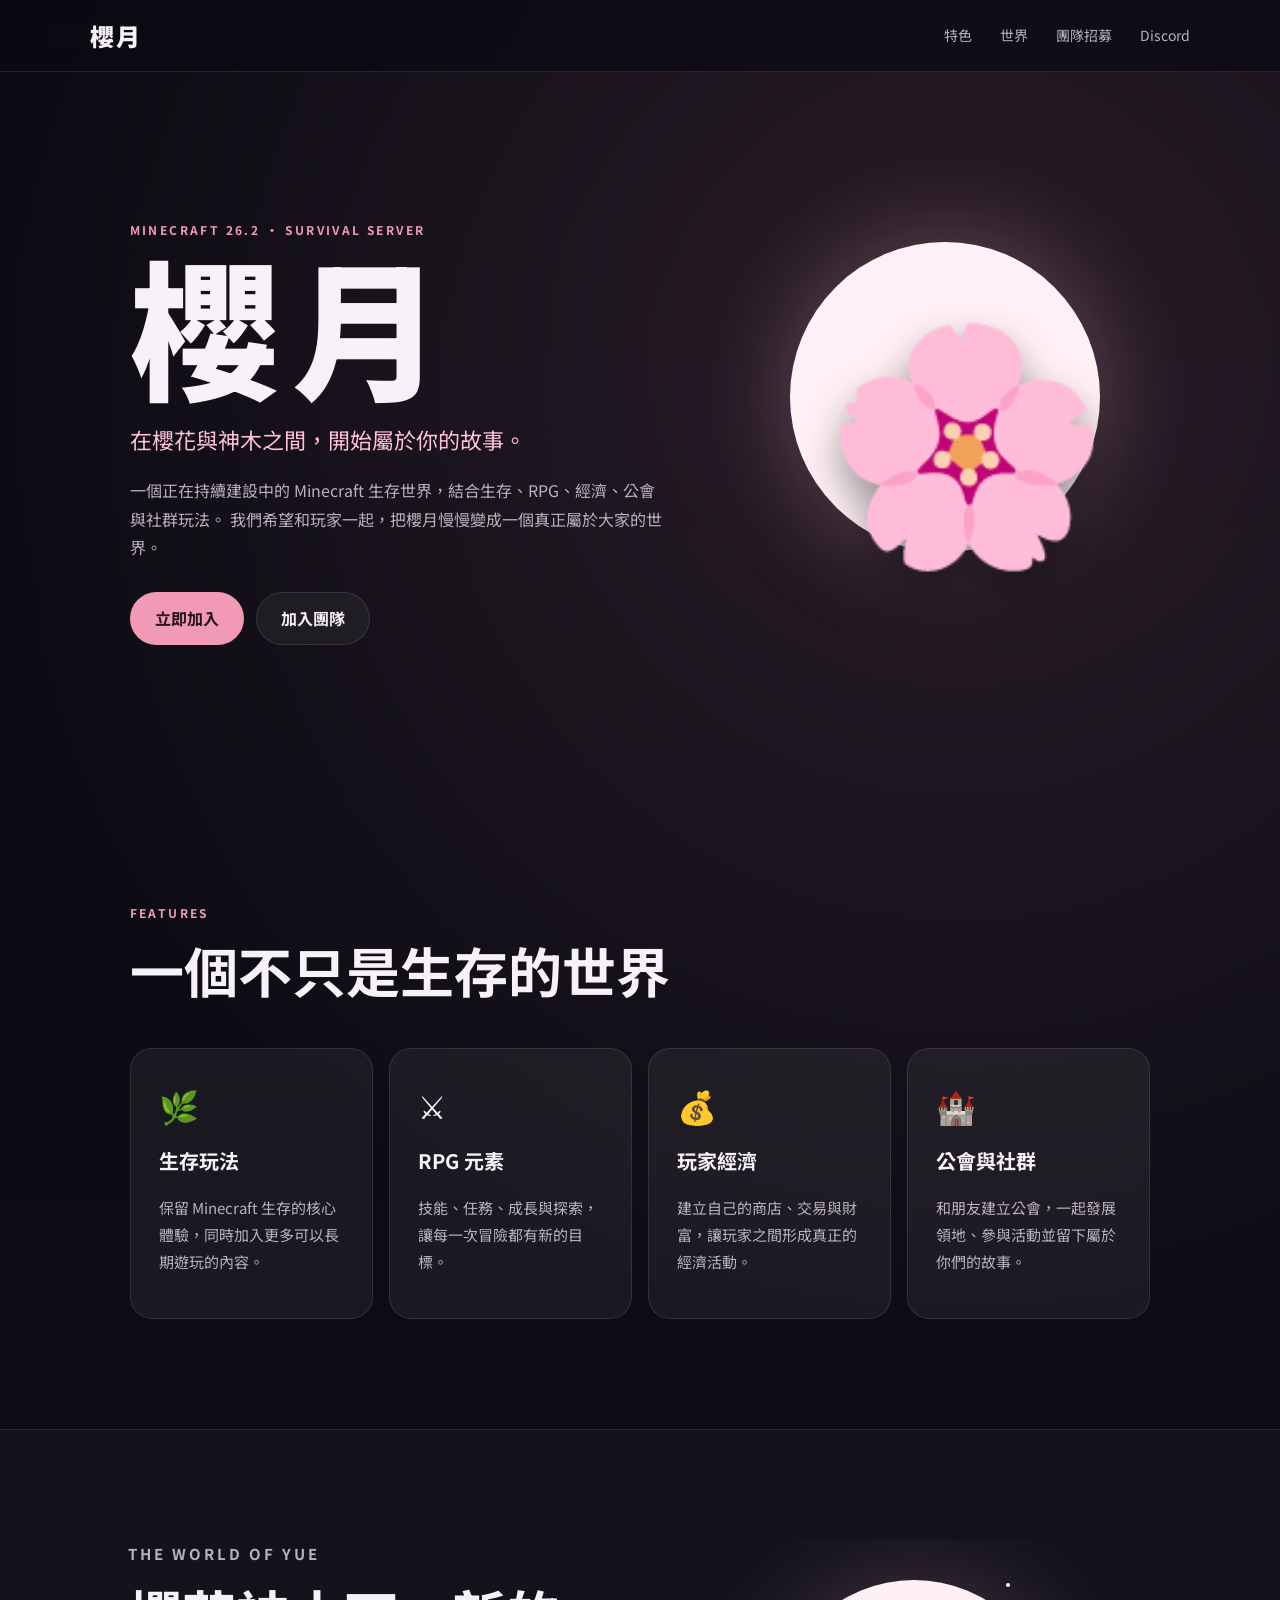
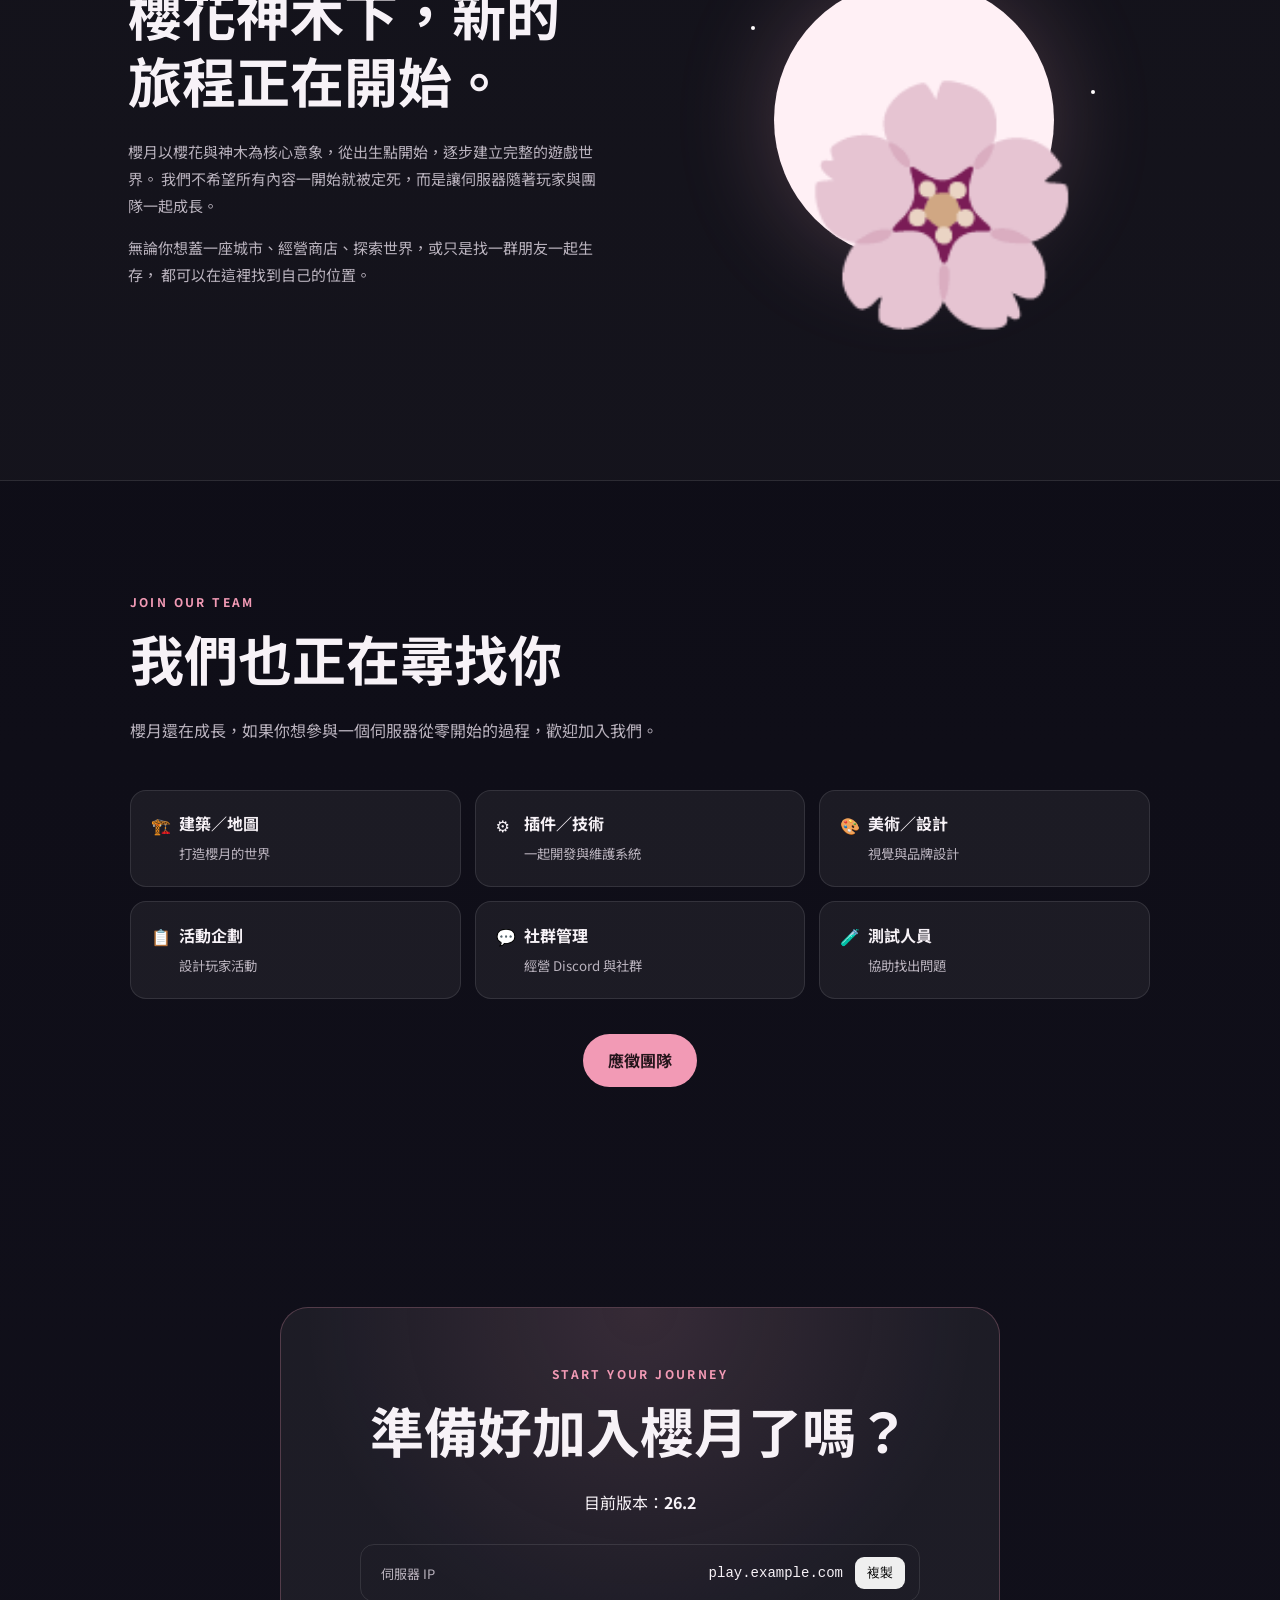
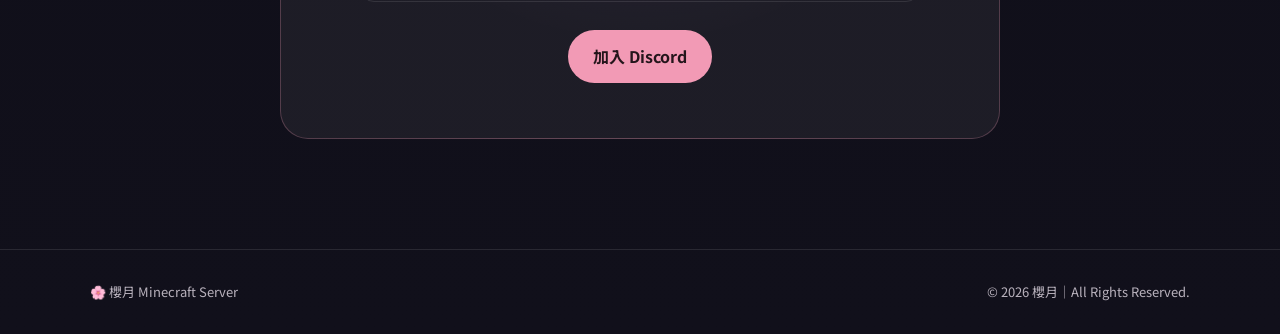
==== index.html @ 7b924518 "Add files via upload" ====
<!doctype html>
<html lang="zh-Hant">
<head>
  <meta charset="UTF-8">
  <meta name="viewport" content="width=device-width, initial-scale=1.0">
  <title>櫻月｜Minecraft 生存伺服器</title>
  <meta name="description" content="櫻月 Minecraft 生存伺服器｜生存、RPG、經濟、公會與社群。">
  <link rel="stylesheet" href="style.css">
</head>
<body>
  <header class="navbar">
    <a class="logo" href="#top">櫻月</a>
    <nav>
      <a href="#features">特色</a>
      <a href="#world">世界</a>
      <a href="#team">團隊招募</a>
      <a href="#discord">Discord</a>
    </nav>
  </header>

  <main id="top">
    <section class="hero">
      <div class="hero-content">
        <p class="eyebrow">MINECRAFT 26.2 · SURVIVAL SERVER</p>
        <h1>櫻月</h1>
        <p class="subtitle">在櫻花與神木之間，開始屬於你的故事。</p>
        <p class="intro">
          一個正在持續建設中的 Minecraft 生存世界，結合生存、RPG、經濟、公會與社群玩法。
          我們希望和玩家一起，把櫻月慢慢變成一個真正屬於大家的世界。
        </p>
        <div class="buttons">
          <a class="button primary" href="#join">立即加入</a>
          <a class="button secondary" href="#team">加入團隊</a>
        </div>
      </div>
      <div class="moon">
        <div class="tree">🌸</div>
        <div class="moon-circle"></div>
      </div>
    </section>

    <section class="section" id="features">
      <div class="section-title">
        <p class="eyebrow">FEATURES</p>
        <h2>一個不只是生存的世界</h2>
      </div>
      <div class="cards">
        <article class="card">
          <span>🌿</span>
          <h3>生存玩法</h3>
          <p>保留 Minecraft 生存的核心體驗，同時加入更多可以長期遊玩的內容。</p>
        </article>
        <article class="card">
          <span>⚔️</span>
          <h3>RPG 元素</h3>
          <p>技能、任務、成長與探索，讓每一次冒險都有新的目標。</p>
        </article>
        <article class="card">
          <span>💰</span>
          <h3>玩家經濟</h3>
          <p>建立自己的商店、交易與財富，讓玩家之間形成真正的經濟活動。</p>
        </article>
        <article class="card">
          <span>🏰</span>
          <h3>公會與社群</h3>
          <p>和朋友建立公會，一起發展領地、參與活動並留下屬於你們的故事。</p>
        </article>
      </div>
    </section>

    <section class="world section" id="world">
      <div class="world-text">
        <p class="eyebrow">THE WORLD OF YUE</p>
        <h2>櫻花神木下，新的旅程正在開始。</h2>
        <p>
          櫻月以櫻花與神木為核心意象，從出生點開始，逐步建立完整的遊戲世界。
          我們不希望所有內容一開始就被定死，而是讓伺服器隨著玩家與團隊一起成長。
        </p>
        <p>
          無論你想蓋一座城市、經營商店、探索世界，或只是找一群朋友一起生存，
          都可以在這裡找到自己的位置。
        </p>
      </div>
      <div class="world-art">
        <div class="star s1"></div><div class="star s2"></div><div class="star s3"></div>
        <div class="big-moon"></div>
        <div class="silhouette">🌸</div>
      </div>
    </section>

    <section class="section recruitment" id="team">
      <div class="section-title">
        <p class="eyebrow">JOIN OUR TEAM</p>
        <h2>我們也正在尋找你</h2>
        <p>櫻月還在成長，如果你想參與一個伺服器從零開始的過程，歡迎加入我們。</p>
      </div>
      <div class="roles">
        <div>🏗️ <strong>建築／地圖</strong><small>打造櫻月的世界</small></div>
        <div>⚙️ <strong>插件／技術</strong><small>一起開發與維護系統</small></div>
        <div>🎨 <strong>美術／設計</strong><small>視覺與品牌設計</small></div>
        <div>📋 <strong>活動企劃</strong><small>設計玩家活動</small></div>
        <div>💬 <strong>社群管理</strong><small>經營 Discord 與社群</small></div>
        <div>🧪 <strong>測試人員</strong><small>協助找出問題</small></div>
      </div>
      <div class="center">
        <a class="button primary" href="#" id="teamLink">應徵團隊</a>
      </div>
    </section>

    <section class="join section" id="join">
      <div class="join-box">
        <p class="eyebrow">START YOUR JOURNEY</p>
        <h2>準備好加入櫻月了嗎？</h2>
        <p>目前版本：<strong>26.2</strong></p>
        <div class="server-address">
          <span>伺服器 IP</span>
          <code id="serverIp">play.example.com</code>
          <button id="copyIp">複製</button>
        </div>
        <a class="button primary" href="#" id="discord">加入 Discord</a>
      </div>
    </section>
  </main>

  <footer>
    <div>🌸 櫻月 Minecraft Server</div>
    <div>© 2026 櫻月｜All Rights Reserved.</div>
  </footer>

  <script>
    const ip = document.getElementById("serverIp").textContent;
    document.getElementById("copyIp").addEventListener("click", async () => {
      try {
        await navigator.clipboard.writeText(ip);
        document.getElementById("copyIp").textContent = "已複製";
        setTimeout(() => document.getElementById("copyIp").textContent = "複製", 1500);
      } catch {
        alert("請手動複製伺服器 IP");
      }
    });
  </script>
</body>
</html>
---- style.css ----
@import url('https://fonts.googleapis.com/css2?family=Noto+Sans+TC:wght@400;500;700;900&display=swap');

:root {
  --bg: #0b0a12;
  --bg2: #11101b;
  --text: #f7f2f7;
  --muted: #b9b2bd;
  --pink: #f29ab5;
  --pink2: #ffc1d3;
  --line: rgba(255,255,255,.1);
  --card: rgba(255,255,255,.055);
}

* { box-sizing: border-box; }
html { scroll-behavior: smooth; }
body {
  margin: 0;
  background:
    radial-gradient(circle at 75% 10%, rgba(242,154,181,.13), transparent 30%),
    linear-gradient(180deg, var(--bg), var(--bg2));
  color: var(--text);
  font-family: "Noto Sans TC", system-ui, sans-serif;
  line-height: 1.8;
}
a { color: inherit; text-decoration: none; }

.navbar {
  height: 72px;
  padding: 0 7%;
  display: flex;
  align-items: center;
  justify-content: space-between;
  position: sticky;
  top: 0;
  z-index: 10;
  background: rgba(11,10,18,.72);
  backdrop-filter: blur(14px);
  border-bottom: 1px solid var(--line);
}
.logo { font-size: 24px; font-weight: 900; letter-spacing: .12em; }
.navbar nav { display: flex; gap: 28px; color: var(--muted); font-size: 14px; }
.navbar nav a:hover { color: var(--pink2); }

.hero {
  min-height: 720px;
  max-width: 1200px;
  margin: auto;
  padding: 100px 7%;
  display: grid;
  grid-template-columns: 1.1fr .9fr;
  align-items: center;
  gap: 40px;
  position: relative;
  overflow: hidden;
}
.hero-content { position: relative; z-index: 2; }
.eyebrow {
  margin: 0 0 12px;
  color: var(--pink);
  font-size: 12px;
  font-weight: 700;
  letter-spacing: .2em;
}
h1 {
  margin: 0;
  font-size: clamp(80px, 13vw, 150px);
  line-height: .95;
  letter-spacing: .08em;
  font-weight: 900;
}
h2 { font-size: clamp(32px, 5vw, 54px); line-height: 1.25; margin: 0 0 24px; }
h3 { margin: 8px 0; font-size: 20px; }
.subtitle { font-size: 22px; color: var(--pink2); margin: 25px 0 8px; }
.intro { color: var(--muted); max-width: 650px; }
.buttons { display: flex; gap: 12px; margin-top: 30px; flex-wrap: wrap; }

.button {
  display: inline-block;
  padding: 11px 24px;
  border-radius: 999px;
  font-weight: 700;
  transition: .2s;
  border: 1px solid var(--line);
}
.button:hover { transform: translateY(-2px); }
.primary { background: var(--pink); color: #24151b; border-color: transparent; }
.secondary { background: rgba(255,255,255,.05); }

.moon { height: 480px; position: relative; }
.moon-circle {
  width: 310px; height: 310px;
  border-radius: 50%;
  background: #fff1f5;
  box-shadow: 0 0 100px rgba(255,180,205,.3);
  position: absolute;
  top: 50px; right: 50px;
}
.tree {
  position: absolute;
  z-index: 2;
  right: 40px;
  bottom: 40px;
  font-size: 230px;
  filter: drop-shadow(0 20px 20px rgba(0,0,0,.4));
}

.section { max-width: 1200px; margin: auto; padding: 110px 7%; }
.section-title { max-width: 700px; margin-bottom: 45px; }
.section-title > p:last-child { color: var(--muted); }

.cards {
  display: grid;
  grid-template-columns: repeat(4, 1fr);
  gap: 16px;
}
.card {
  padding: 28px;
  border: 1px solid var(--line);
  border-radius: 22px;
  background: var(--card);
}
.card > span { font-size: 32px; }
.card p, .world-text p { color: var(--muted); font-size: 15px; }

.world {
  max-width: none;
  padding-left: 10%;
  padding-right: 10%;
  display: grid;
  grid-template-columns: 1fr 1fr;
  gap: 80px;
  background: rgba(255,255,255,.025);
  border-top: 1px solid var(--line);
  border-bottom: 1px solid var(--line);
}
.world-text { max-width: 620px; }
.world-art { min-height: 430px; position: relative; overflow: hidden; }
.big-moon {
  width: 280px; height: 280px;
  border-radius: 50%;
  background: #fff0f5;
  position: absolute;
  top: 40px; left: 20%;
  box-shadow: 0 0 100px rgba(255,180,205,.22);
}
.silhouette {
  position: absolute;
  font-size: 230px;
  bottom: -20px;
  left: 25%;
  filter: grayscale(.5);
}
.star { width: 4px; height: 4px; background: white; border-radius: 50%; position: absolute; }
.s1 { top: 20%; left: 15%; } .s2 { top: 35%; right: 12%; } .s3 { top: 10%; right: 30%; }

.roles {
  display: grid;
  grid-template-columns: repeat(3, 1fr);
  gap: 14px;
}
.roles div {
  padding: 20px;
  border: 1px solid var(--line);
  border-radius: 16px;
  background: var(--card);
}
.roles strong { display: block; margin-left: 28px; margin-top: -30px; }
.roles small { display: block; color: var(--muted); margin-left: 28px; margin-top: 4px; }
.center { text-align: center; margin-top: 35px; }

.join { max-width: 900px; text-align: center; }
.join-box {
  padding: 55px 7%;
  border: 1px solid rgba(242,154,181,.25);
  border-radius: 28px;
  background: radial-gradient(circle at 50% 0%, rgba(242,154,181,.12), transparent 60%), var(--card);
}
.server-address {
  max-width: 560px;
  margin: 28px auto;
  display: flex;
  align-items: center;
  gap: 12px;
  padding: 12px 14px 12px 20px;
  border: 1px solid var(--line);
  border-radius: 14px;
  text-align: left;
}
.server-address span { color: var(--muted); font-size: 13px; }
.server-address code { margin-left: auto; font-size: 14px; }
.server-address button {
  border: 0; border-radius: 9px; padding: 7px 12px; cursor: pointer;
}

footer {
  padding: 30px 7%;
  border-top: 1px solid var(--line);
  display: flex;
  justify-content: space-between;
  color: var(--muted);
  font-size: 13px;
}

@media (max-width: 800px) {
  .navbar { padding: 0 5%; }
  .navbar nav { display: none; }
  .hero { grid-template-columns: 1fr; min-height: auto; padding-top: 90px; }
  .moon { height: 300px; }
  .moon-circle { width: 220px; height: 220px; right: 20%; }
  .tree { font-size: 150px; right: 18%; }
  .cards { grid-template-columns: 1fr 1fr; }
  .world { grid-template-columns: 1fr; gap: 20px; }
  .roles { grid-template-columns: 1fr; }
  footer { flex-direction: column; gap: 8px; }
}
@media (max-width: 500px) {
  .cards { grid-template-columns: 1fr; }
  .hero { padding-left: 6%; padding-right: 6%; }
  .server-address { flex-wrap: wrap; }
  .server-address code { margin-left: 0; width: 100%; }
}
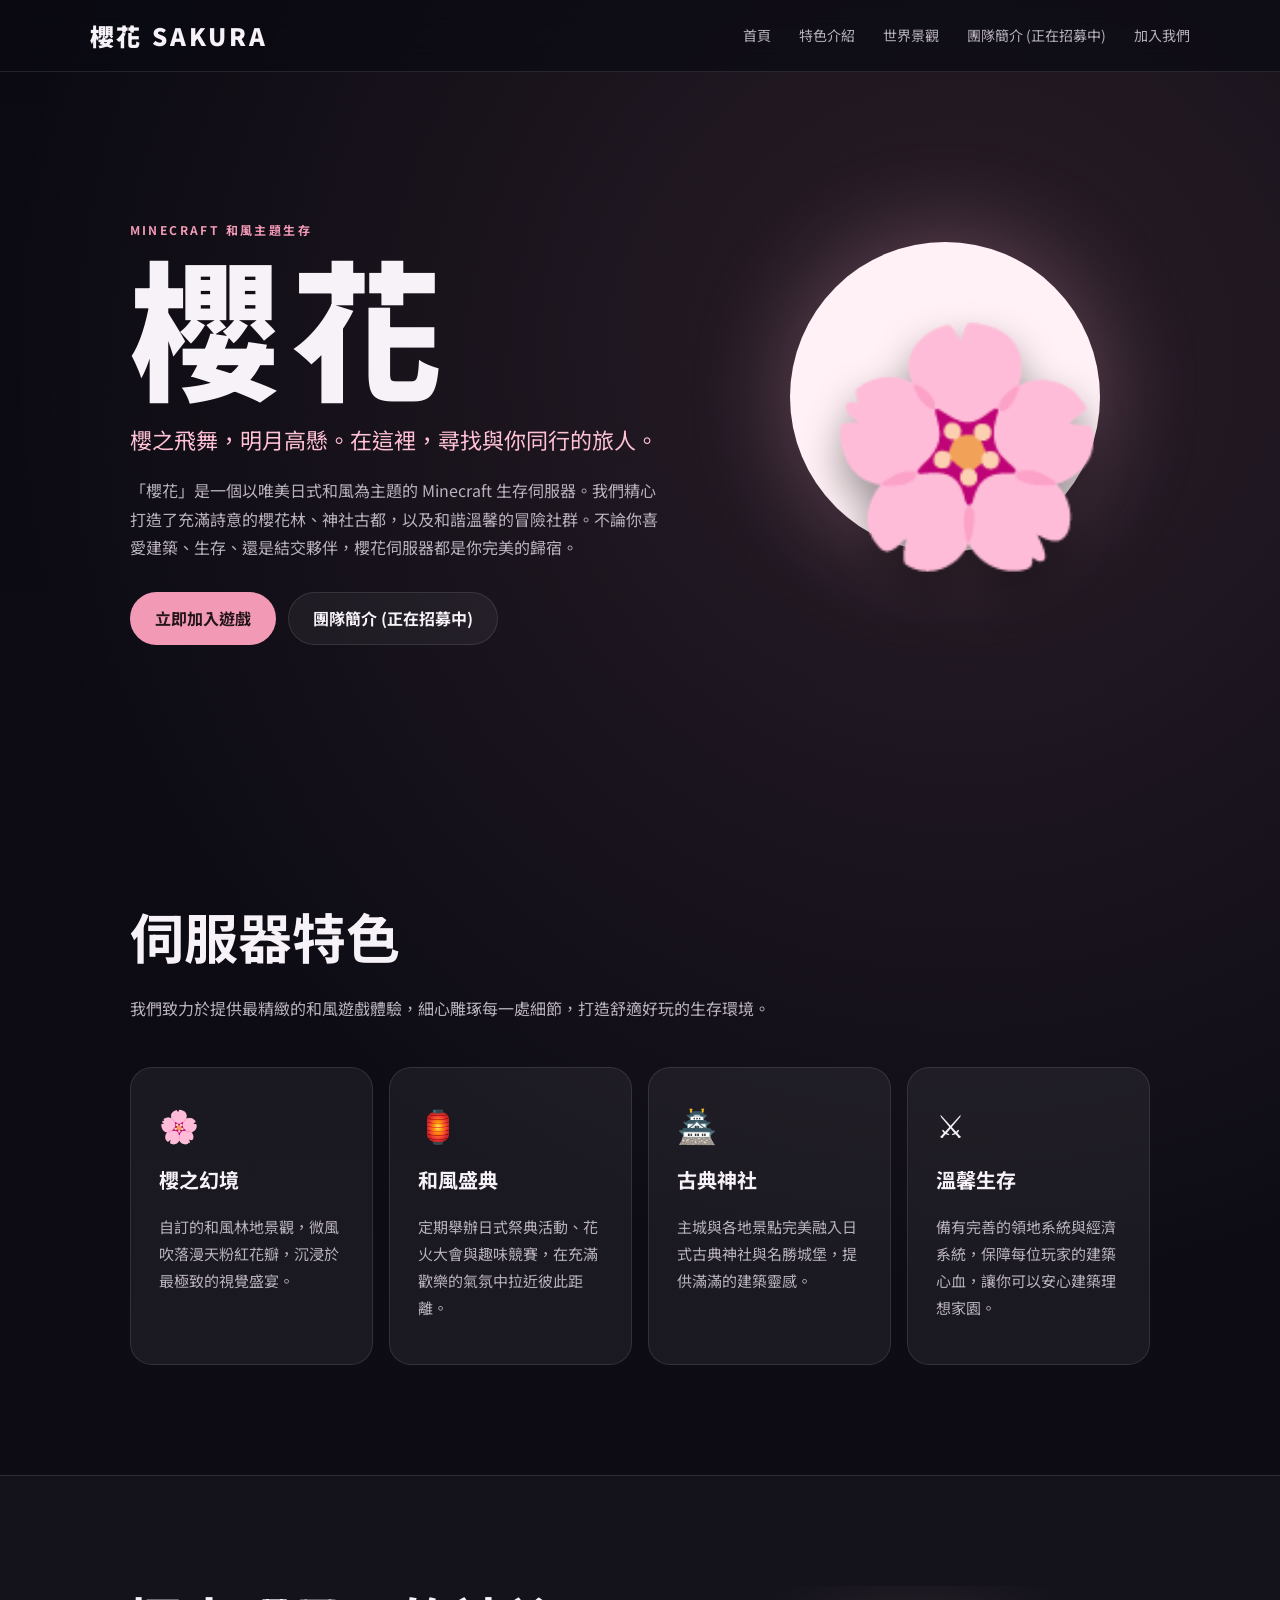
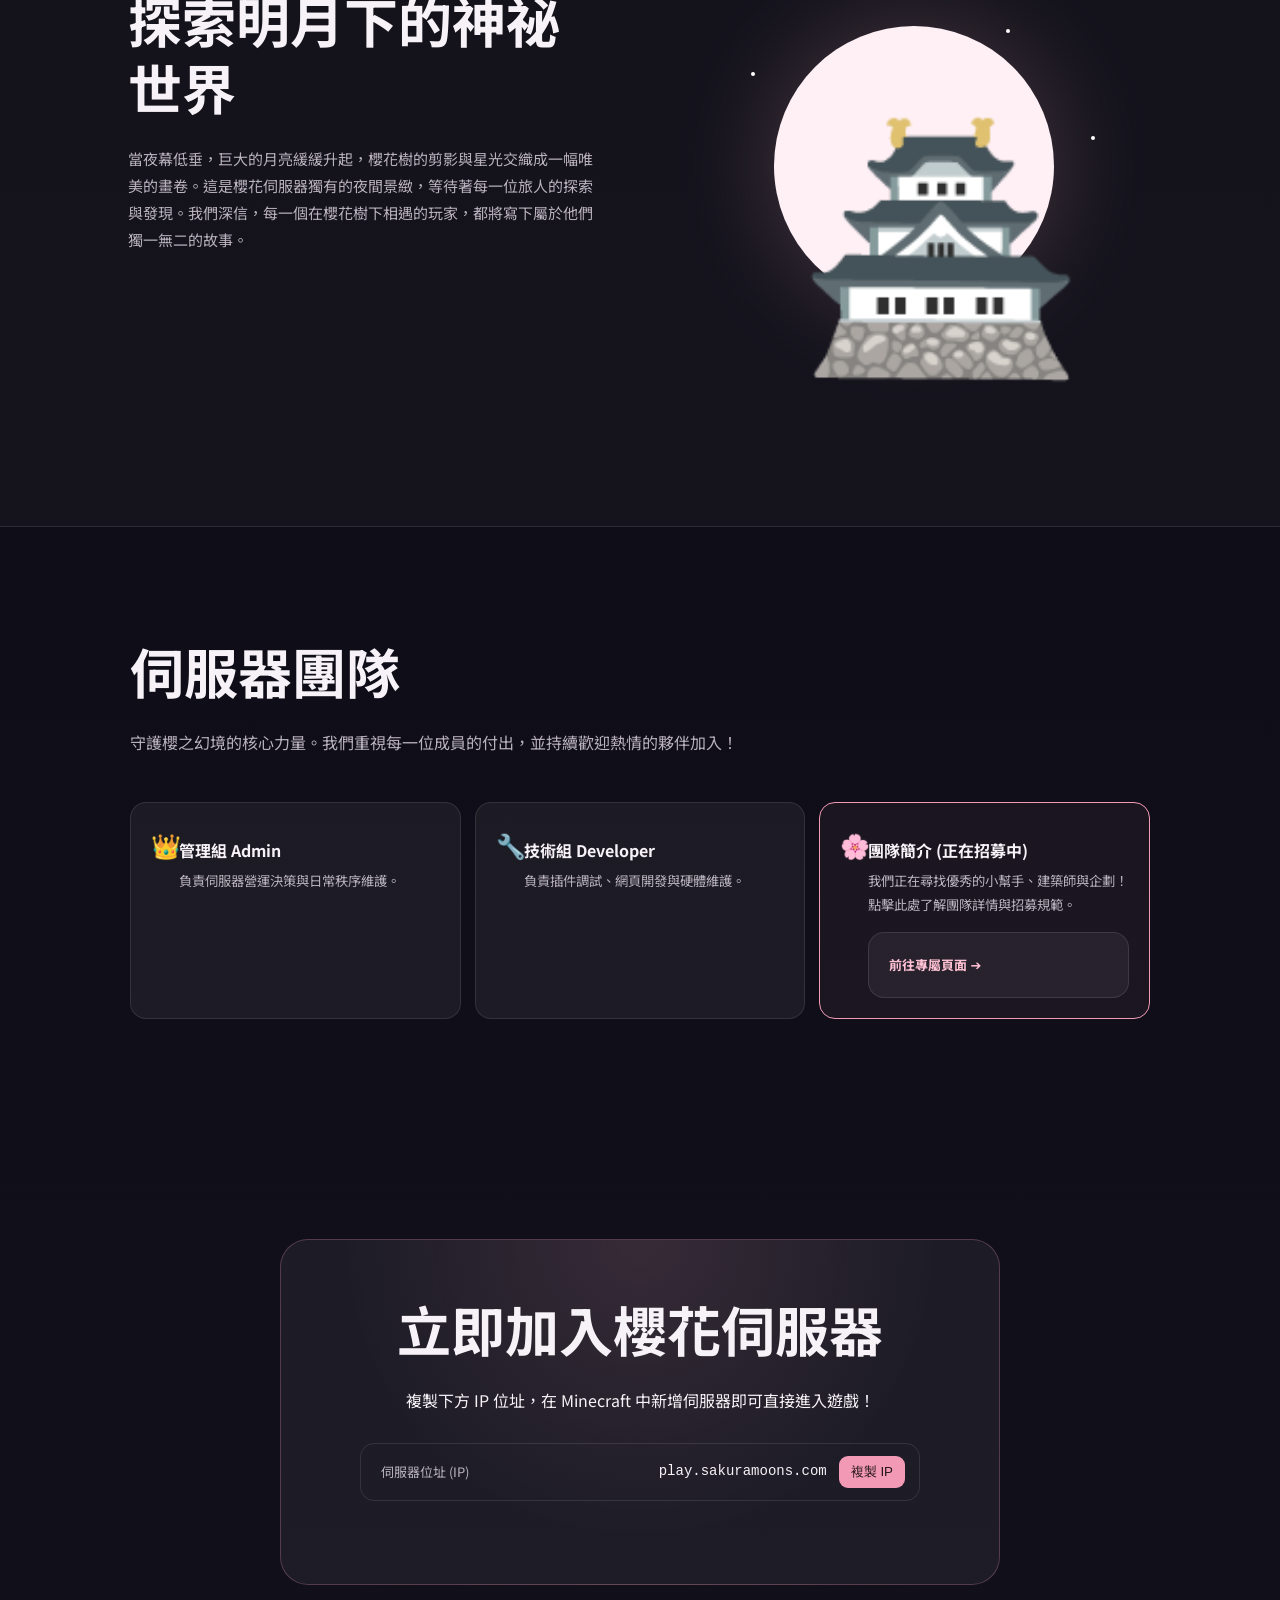
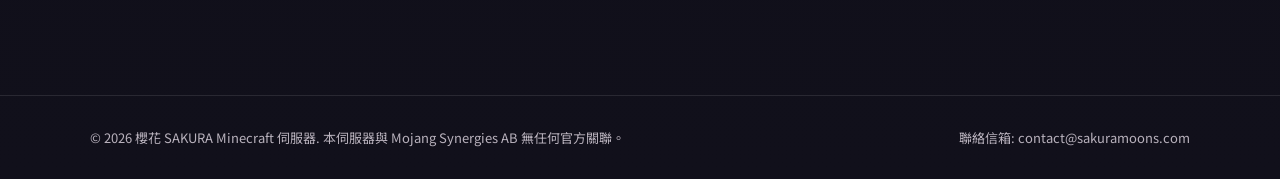
==== commit 6f8349f2: "Add files via upload" ====
--- a/index.html
+++ b/index.html
@@ -1,143 +1,151 @@
 <!doctype html>
-<html lang="zh-Hant">
+<html lang="zh-TW">
 <head>
-  <meta charset="UTF-8">
-  <meta name="viewport" content="width=device-width, initial-scale=1.0">
-  <title>櫻月｜Minecraft 生存伺服器</title>
-  <meta name="description" content="櫻月 Minecraft 生存伺服器｜生存、RPG、經濟、公會與社群。">
-  <link rel="stylesheet" href="style.css">
+    <meta charset="UTF-8">
+    <meta name="viewport" content="width=device-width, initial-scale=1.0">
+    <title>櫻花 SAKURA | Minecraft 和風生存伺服器</title>
+    <link rel="stylesheet" href="style.css">
 </head>
 <body>
-  <header class="navbar">
-    <a class="logo" href="#top">櫻月</a>
-    <nav>
-      <a href="#features">特色</a>
-      <a href="#world">世界</a>
-      <a href="#team">團隊招募</a>
-      <a href="#discord">Discord</a>
-    </nav>
-  </header>
 
-  <main id="top">
-    <section class="hero">
-      <div class="hero-content">
-        <p class="eyebrow">MINECRAFT 26.2 · SURVIVAL SERVER</p>
-        <h1>櫻月</h1>
-        <p class="subtitle">在櫻花與神木之間，開始屬於你的故事。</p>
-        <p class="intro">
-          一個正在持續建設中的 Minecraft 生存世界，結合生存、RPG、經濟、公會與社群玩法。
-          我們希望和玩家一起，把櫻月慢慢變成一個真正屬於大家的世界。
-        </p>
-        <div class="buttons">
-          <a class="button primary" href="#join">立即加入</a>
-          <a class="button secondary" href="#team">加入團隊</a>
+    <!-- 頂部導覽列 -->
+    <div class="navbar">
+        <div class="logo">櫻花 SAKURA</div>
+        <nav>
+            <a href="#">首頁</a>
+            <a href="#features">特色介紹</a>
+            <a href="#world">世界景觀</a>
+            <a href="https://www.sakuramoons.com/team">團隊簡介 (正在招募中)</a>
+            <a href="#join">加入我們</a>
+        </nav>
+    </div>
+
+    <!-- 英雄區 (Hero Section) -->
+    <div class="hero">
+        <div class="hero-content">
+            <p class="eyebrow">MINECRAFT 和風主題生存</p>
+            <h1>櫻花</h1>
+            <p class="subtitle">櫻之飛舞，明月高懸。在這裡，尋找與你同行的旅人。</p>
+            <p class="intro">
+                「櫻花」是一個以唯美日式和風為主題的 Minecraft 生存伺服器。我們精心打造了充滿詩意的櫻花林、神社古都，以及和諧溫馨的冒險社群。不論你喜愛建築、生存、還是結交夥伴，櫻花伺服器都是你完美的歸宿。
+            </p>
+            <div class="buttons">
+                <a href="#join" class="button primary">立即加入遊戲</a>
+                <a href="https://www.sakuramoons.com/team" class="button secondary">團隊簡介 (正在招募中)</a>
+            </div>
         </div>
-      </div>
-      <div class="moon">
-        <div class="tree">🌸</div>
-        <div class="moon-circle"></div>
-      </div>
-    </section>
+        <div class="moon">
+            <div class="moon-circle"></div>
+            <div class="tree">🌸</div>
+        </div>
+    </div>
 
-    <section class="section" id="features">
-      <div class="section-title">
-        <p class="eyebrow">FEATURES</p>
-        <h2>一個不只是生存的世界</h2>
-      </div>
-      <div class="cards">
-        <article class="card">
-          <span>🌿</span>
-          <h3>生存玩法</h3>
-          <p>保留 Minecraft 生存的核心體驗，同時加入更多可以長期遊玩的內容。</p>
-        </article>
-        <article class="card">
-          <span>⚔️</span>
-          <h3>RPG 元素</h3>
-          <p>技能、任務、成長與探索，讓每一次冒險都有新的目標。</p>
-        </article>
-        <article class="card">
-          <span>💰</span>
-          <h3>玩家經濟</h3>
-          <p>建立自己的商店、交易與財富，讓玩家之間形成真正的經濟活動。</p>
-        </article>
-        <article class="card">
-          <span>🏰</span>
-          <h3>公會與社群</h3>
-          <p>和朋友建立公會，一起發展領地、參與活動並留下屬於你們的故事。</p>
-        </article>
-      </div>
-    </section>
+    <!-- 伺服器特色區 (Features Section) -->
+    <div class="section" id="features">
+        <div class="section-title">
+            <h2>伺服器特色</h2>
+            <p>我們致力於提供最精緻的和風遊戲體驗，細心雕琢每一處細節，打造舒適好玩的生存環境。</p>
+        </div>
+        <div class="cards">
+            <div class="card">
+                <span>🌸</span>
+                <h3>櫻之幻境</h3>
+                <p>自訂的和風林地景觀，微風吹落漫天粉紅花瓣，沉浸於最極致的視覺盛宴。</p>
+            </div>
+            <div class="card">
+                <span>🏮</span>
+                <h3>和風盛典</h3>
+                <p>定期舉辦日式祭典活動、花火大會與趣味競賽，在充滿歡樂的氣氛中拉近彼此距離。</p>
+            </div>
+            <div class="card">
+                <span>🏯</span>
+                <h3>古典神社</h3>
+                <p>主城與各地景點完美融入日式古典神社與名勝城堡，提供滿滿的建築靈感。</p>
+            </div>
+            <div class="card">
+                <span>⚔️</span>
+                <h3>溫馨生存</h3>
+                <p>備有完善的領地系統與經濟系統，保障每位玩家的建築心血，讓你可以安心建築理想家園。</p>
+            </div>
+        </div>
+    </div>
 
-    <section class="world section" id="world">
-      <div class="world-text">
-        <p class="eyebrow">THE WORLD OF YUE</p>
-        <h2>櫻花神木下，新的旅程正在開始。</h2>
-        <p>
-          櫻月以櫻花與神木為核心意象，從出生點開始，逐步建立完整的遊戲世界。
-          我們不希望所有內容一開始就被定死，而是讓伺服器隨著玩家與團隊一起成長。
-        </p>
-        <p>
-          無論你想蓋一座城市、經營商店、探索世界，或只是找一群朋友一起生存，
-          都可以在這裡找到自己的位置。
-        </p>
-      </div>
-      <div class="world-art">
-        <div class="star s1"></div><div class="star s2"></div><div class="star s3"></div>
-        <div class="big-moon"></div>
-        <div class="silhouette">🌸</div>
-      </div>
-    </section>
+    <!-- 世界觀 / 景觀展示區 (World Section) -->
+    <div class="world section" id="world">
+        <div class="world-text">
+            <h2>探索明月下的神祕世界</h2>
+            <p>
+                當夜幕低垂，巨大的月亮緩緩升起，櫻花樹的剪影與星光交織成一幅唯美的畫卷。這是櫻花伺服器獨有的夜間景緻，等待著每一位旅人的探索與發現。我們深信，每一個在櫻花樹下相遇的玩家，都將寫下屬於他們獨一無二的故事。
+            </p>
+        </div>
+        <div class="world-art">
+            <div class="big-moon"></div>
+            <div class="silhouette">🏯</div>
+            <div class="star s1"></div>
+            <div class="star s2"></div>
+            <div class="star s3"></div>
+        </div>
+    </div>
 
-    <section class="section recruitment" id="team">
-      <div class="section-title">
-        <p class="eyebrow">JOIN OUR TEAM</p>
-        <h2>我們也正在尋找你</h2>
-        <p>櫻月還在成長，如果你想參與一個伺服器從零開始的過程，歡迎加入我們。</p>
-      </div>
-      <div class="roles">
-        <div>🏗️ <strong>建築／地圖</strong><small>打造櫻月的世界</small></div>
-        <div>⚙️ <strong>插件／技術</strong><small>一起開發與維護系統</small></div>
-        <div>🎨 <strong>美術／設計</strong><small>視覺與品牌設計</small></div>
-        <div>📋 <strong>活動企劃</strong><small>設計玩家活動</small></div>
-        <div>💬 <strong>社群管理</strong><small>經營 Discord 與社群</small></div>
-        <div>🧪 <strong>測試人員</strong><small>協助找出問題</small></div>
-      </div>
-      <div class="center">
-        <a class="button primary" href="#" id="teamLink">應徵團隊</a>
-      </div>
-    </section>
+    <!-- 團隊簡介區 (Team Section) -->
+    <div class="section" id="team">
+        <div class="section-title">
+            <h2>伺服器團隊</h2>
+            <p>守護櫻之幻境的核心力量。我們重視每一位成員的付出，並持續歡迎熱情的夥伴加入！</p>
+        </div>
+        <div class="roles">
+            <div>
+                <span style="font-size: 24px;">👑</span>
+                <strong>管理組 Admin</strong>
+                <small>負責伺服器營運決策與日常秩序維護。</small>
+            </div>
+            <div>
+                <span style="font-size: 24px;">🔧</span>
+                <strong>技術組 Developer</strong>
+                <small>負責插件調試、網頁開發與硬體維護。</small>
+            </div>
+            <!-- 引導點擊前往外部團隊簡介與招募頁面 -->
+            <div style="cursor: pointer; border: 1px solid var(--pink); background: rgba(242, 154, 181, 0.05); position: relative; transition: 0.2s;" onclick="window.location.href='https://www.sakuramoons.com/team'">
+                <span style="font-size: 24px; color: var(--pink);">🌸</span>
+                <strong>團隊簡介 (正在招募中)</strong>
+                <small>我們正在尋找優秀的小幫手、建築師與企劃！點擊此處了解團隊詳情與招募規範。</small>
+                <div style="margin-left: 28px; margin-top: 15px; font-weight: bold; color: var(--pink2); font-size: 13px;">
+                    前往專屬頁面 ➔
+                </div>
+            </div>
+        </div>
+    </div>
 
-    <section class="join section" id="join">
-      <div class="join-box">
-        <p class="eyebrow">START YOUR JOURNEY</p>
-        <h2>準備好加入櫻月了嗎？</h2>
-        <p>目前版本：<strong>26.2</strong></p>
-        <div class="server-address">
-          <span>伺服器 IP</span>
-          <code id="serverIp">play.example.com</code>
-          <button id="copyIp">複製</button>
+    <!-- 立即加入區 (Join Section) -->
+    <div class="section join" id="join" style="margin: auto;">
+        <div class="join-box">
+            <h2>立即加入櫻花伺服器</h2>
+            <p>複製下方 IP 位址，在 Minecraft 中新增伺服器即可直接進入遊戲！</p>
+            <div class="server-address">
+                <span>伺服器位址 (IP)</span>
+                <code id="ip-text">play.sakuramoons.com</code>
+                <button onclick="copyIP()" class="primary">複製 IP</button>
+            </div>
         </div>
-        <a class="button primary" href="#" id="discord">加入 Discord</a>
-      </div>
-    </section>
-  </main>
+    </div>
 
-  <footer>
-    <div>🌸 櫻月 Minecraft Server</div>
-    <div>© 2026 櫻月｜All Rights Reserved.</div>
-  </footer>
+    <!-- 頁尾 (Footer) -->
+    <footer>
+        <div>&copy; 2026 櫻花 SAKURA Minecraft 伺服器. 本伺服器與 Mojang Synergies AB 無任何官方關聯。</div>
+        <div>聯絡信箱: contact@sakuramoons.com</div>
+    </footer>
 
-  <script>
-    const ip = document.getElementById("serverIp").textContent;
-    document.getElementById("copyIp").addEventListener("click", async () => {
-      try {
-        await navigator.clipboard.writeText(ip);
-        document.getElementById("copyIp").textContent = "已複製";
-        setTimeout(() => document.getElementById("copyIp").textContent = "複製", 1500);
-      } catch {
-        alert("請手動複製伺服器 IP");
-      }
-    });
-  </script>
+    <!-- 複製 IP 的腳本 -->
+    <script>
+        function copyIP() {
+            const ipText = document.getElementById('ip-text').innerText;
+            navigator.clipboard.writeText(ipText).then(() => {
+                alert('櫻花伺服器 IP 已成功複製！快登入 Minecraft 吧 🌸');
+            }).catch(err => {
+                console.error('無法複製 IP：', err);
+                alert('複製失敗，請手動選取複製：' + ipText);
+            });
+        }
+    </script>
 </body>
-</html>
+</html>
--- a/style.css
+++ b/style.css
@@ -1,221 +1,25 @@
 @import url('https://fonts.googleapis.com/css2?family=Noto+Sans+TC:wght@400;500;700;900&display=swap');
+:root { --bg: #0b0a12; --bg2: #11101b; --text: #f7f2f7; --muted: #b9b2bd; --pink: #f29ab5; --pink2: #ffc1d3; --line: rgba(255,255,255,.1); --card: rgba(255,255,255,.055); }
+* { box-sizing: border-box; } html { scroll-behavior: smooth; } body { margin: 0; background: radial-gradient(circle at 75% 10%, rgba(242,154,181,.13), transparent 30%), linear-gradient(180deg, var(--bg), var(--bg2)); color: var(--text); font-family: "Noto Sans TC", system-ui, sans-serif; line-height: 1.8; } a { color: inherit; text-decoration: none; }
 
-:root {
-  --bg: #0b0a12;
-  --bg2: #11101b;
-  --text: #f7f2f7;
-  --muted: #b9b2bd;
-  --pink: #f29ab5;
-  --pink2: #ffc1d3;
-  --line: rgba(255,255,255,.1);
-  --card: rgba(255,255,255,.055);
-}
+.navbar { height: 72px; padding: 0 7%; display: flex; align-items: center; justify-content: space-between; position: sticky; top: 0; z-index: 10; background: rgba(11,10,18,.72); backdrop-filter: blur(14px); border-bottom: 1px solid var(--line); } .logo { font-size: 24px; font-weight: 900; letter-spacing: .12em; } .navbar nav { display: flex; gap: 28px; color: var(--muted); font-size: 14px; } .navbar nav a:hover { color: var(--pink2); }
 
-* { box-sizing: border-box; }
-html { scroll-behavior: smooth; }
-body {
-  margin: 0;
-  background:
-    radial-gradient(circle at 75% 10%, rgba(242,154,181,.13), transparent 30%),
-    linear-gradient(180deg, var(--bg), var(--bg2));
-  color: var(--text);
-  font-family: "Noto Sans TC", system-ui, sans-serif;
-  line-height: 1.8;
-}
-a { color: inherit; text-decoration: none; }
+.hero { min-height: 720px; max-width: 1200px; margin: auto; padding: 100px 7%; display: grid; grid-template-columns: 1.1fr .9fr; align-items: center; gap: 40px; position: relative; overflow: hidden; } .hero-content { position: relative; z-index: 2; } .eyebrow { margin: 0 0 12px; color: var(--pink); font-size: 12px; font-weight: 700; letter-spacing: .2em; } h1 { margin: 0; font-size: clamp(80px, 13vw, 150px); line-height: .95; letter-spacing: .08em; font-weight: 900; } h2 { font-size: clamp(32px, 5vw, 54px); line-height: 1.25; margin: 0 0 24px; } h3 { margin: 8px 0; font-size: 20px; } .subtitle { font-size: 22px; color: var(--pink2); margin: 25px 0 8px; } .intro { color: var(--muted); max-width: 650px; } .buttons { display: flex; gap: 12px; margin-top: 30px; flex-wrap: wrap; }
 
-.navbar {
-  height: 72px;
-  padding: 0 7%;
-  display: flex;
-  align-items: center;
-  justify-content: space-between;
-  position: sticky;
-  top: 0;
-  z-index: 10;
-  background: rgba(11,10,18,.72);
-  backdrop-filter: blur(14px);
-  border-bottom: 1px solid var(--line);
-}
-.logo { font-size: 24px; font-weight: 900; letter-spacing: .12em; }
-.navbar nav { display: flex; gap: 28px; color: var(--muted); font-size: 14px; }
-.navbar nav a:hover { color: var(--pink2); }
+.button { display: inline-block; padding: 11px 24px; border-radius: 999px; font-weight: 700; transition: .2s; border: 1px solid var(--line); } .button:hover { transform: translateY(-2px); } .primary { background: var(--pink); color: #24151b; border-color: transparent; } .secondary { background: rgba(255,255,255,.05); }
 
-.hero {
-  min-height: 720px;
-  max-width: 1200px;
-  margin: auto;
-  padding: 100px 7%;
-  display: grid;
-  grid-template-columns: 1.1fr .9fr;
-  align-items: center;
-  gap: 40px;
-  position: relative;
-  overflow: hidden;
-}
-.hero-content { position: relative; z-index: 2; }
-.eyebrow {
-  margin: 0 0 12px;
-  color: var(--pink);
-  font-size: 12px;
-  font-weight: 700;
-  letter-spacing: .2em;
-}
-h1 {
-  margin: 0;
-  font-size: clamp(80px, 13vw, 150px);
-  line-height: .95;
-  letter-spacing: .08em;
-  font-weight: 900;
-}
-h2 { font-size: clamp(32px, 5vw, 54px); line-height: 1.25; margin: 0 0 24px; }
-h3 { margin: 8px 0; font-size: 20px; }
-.subtitle { font-size: 22px; color: var(--pink2); margin: 25px 0 8px; }
-.intro { color: var(--muted); max-width: 650px; }
-.buttons { display: flex; gap: 12px; margin-top: 30px; flex-wrap: wrap; }
+.moon { height: 480px; position: relative; } .moon-circle { width: 310px; height: 310px; border-radius: 50%; background: #fff1f5; box-shadow: 0 0 100px rgba(255,180,205,.3); position: absolute; top: 50px; right: 50px; } .tree { position: absolute; z-index: 2; right: 40px; bottom: 40px; font-size: 230px; filter: drop-shadow(0 20px 20px rgba(0,0,0,.4)); }
 
-.button {
-  display: inline-block;
-  padding: 11px 24px;
-  border-radius: 999px;
-  font-weight: 700;
-  transition: .2s;
-  border: 1px solid var(--line);
-}
-.button:hover { transform: translateY(-2px); }
-.primary { background: var(--pink); color: #24151b; border-color: transparent; }
-.secondary { background: rgba(255,255,255,.05); }
+.section { max-width: 1200px; margin: auto; padding: 110px 7%; } .section-title { max-width: 700px; margin-bottom: 45px; } .section-title > p:last-child { color: var(--muted); }
 
-.moon { height: 480px; position: relative; }
-.moon-circle {
-  width: 310px; height: 310px;
-  border-radius: 50%;
-  background: #fff1f5;
-  box-shadow: 0 0 100px rgba(255,180,205,.3);
-  position: absolute;
-  top: 50px; right: 50px;
-}
-.tree {
-  position: absolute;
-  z-index: 2;
-  right: 40px;
-  bottom: 40px;
-  font-size: 230px;
-  filter: drop-shadow(0 20px 20px rgba(0,0,0,.4));
-}
+.cards { display: grid; grid-template-columns: repeat(4, 1fr); gap: 16px; } .card { padding: 28px; border: 1px solid var(--line); border-radius: 22px; background: var(--card); } .card > span { font-size: 32px; } .card p, .world-text p { color: var(--muted); font-size: 15px; }
 
-.section { max-width: 1200px; margin: auto; padding: 110px 7%; }
-.section-title { max-width: 700px; margin-bottom: 45px; }
-.section-title > p:last-child { color: var(--muted); }
+.world { max-width: none; padding-left: 10%; padding-right: 10%; display: grid; grid-template-columns: 1fr 1fr; gap: 80px; background: rgba(255,255,255,.025); border-top: 1px solid var(--line); border-bottom: 1px solid var(--line); } .world-text { max-width: 620px; } .world-art { min-height: 430px; position: relative; overflow: hidden; } .big-moon { width: 280px; height: 280px; border-radius: 50%; background: #fff0f5; position: absolute; top: 40px; left: 20%; box-shadow: 0 0 100px rgba(255,180,205,.22); } .silhouette { position: absolute; font-size: 230px; bottom: -20px; left: 25%; filter: grayscale(.5); } .star { width: 4px; height: 4px; background: white; border-radius: 50%; position: absolute; } .s1 { top: 20%; left: 15%; } .s2 { top: 35%; right: 12%; } .s3 { top: 10%; right: 30%; }
 
-.cards {
-  display: grid;
-  grid-template-columns: repeat(4, 1fr);
-  gap: 16px;
-}
-.card {
-  padding: 28px;
-  border: 1px solid var(--line);
-  border-radius: 22px;
-  background: var(--card);
-}
-.card > span { font-size: 32px; }
-.card p, .world-text p { color: var(--muted); font-size: 15px; }
+.roles { display: grid; grid-template-columns: repeat(3, 1fr); gap: 14px; } .roles div { padding: 20px; border: 1px solid var(--line); border-radius: 16px; background: var(--card); } .roles strong { display: block; margin-left: 28px; margin-top: -30px; } .roles small { display: block; color: var(--muted); margin-left: 28px; margin-top: 4px; } .center { text-align: center; margin-top: 35px; }
 
-.world {
-  max-width: none;
-  padding-left: 10%;
-  padding-right: 10%;
-  display: grid;
-  grid-template-columns: 1fr 1fr;
-  gap: 80px;
-  background: rgba(255,255,255,.025);
-  border-top: 1px solid var(--line);
-  border-bottom: 1px solid var(--line);
-}
-.world-text { max-width: 620px; }
-.world-art { min-height: 430px; position: relative; overflow: hidden; }
-.big-moon {
-  width: 280px; height: 280px;
-  border-radius: 50%;
-  background: #fff0f5;
-  position: absolute;
-  top: 40px; left: 20%;
-  box-shadow: 0 0 100px rgba(255,180,205,.22);
-}
-.silhouette {
-  position: absolute;
-  font-size: 230px;
-  bottom: -20px;
-  left: 25%;
-  filter: grayscale(.5);
-}
-.star { width: 4px; height: 4px; background: white; border-radius: 50%; position: absolute; }
-.s1 { top: 20%; left: 15%; } .s2 { top: 35%; right: 12%; } .s3 { top: 10%; right: 30%; }
+.join { max-width: 900px; text-align: center; } .join-box { padding: 55px 7%; border: 1px solid rgba(242,154,181,.25); border-radius: 28px; background: radial-gradient(circle at 50% 0%, rgba(242,154,181,.12), transparent 60%), var(--card); } .server-address { max-width: 560px; margin: 28px auto; display: flex; align-items: center; gap: 12px; padding: 12px 14px 12px 20px; border: 1px solid var(--line); border-radius: 14px; text-align: left; } .server-address span { color: var(--muted); font-size: 13px; } .server-address code { margin-left: auto; font-size: 14px; } .server-address button { border: 0; border-radius: 9px; padding: 7px 12px; cursor: pointer; }
 
-.roles {
-  display: grid;
-  grid-template-columns: repeat(3, 1fr);
-  gap: 14px;
-}
-.roles div {
-  padding: 20px;
-  border: 1px solid var(--line);
-  border-radius: 16px;
-  background: var(--card);
-}
-.roles strong { display: block; margin-left: 28px; margin-top: -30px; }
-.roles small { display: block; color: var(--muted); margin-left: 28px; margin-top: 4px; }
-.center { text-align: center; margin-top: 35px; }
+footer { padding: 30px 7%; border-top: 1px solid var(--line); display: flex; justify-content: space-between; color: var(--muted); font-size: 13px; }
 
-.join { max-width: 900px; text-align: center; }
-.join-box {
-  padding: 55px 7%;
-  border: 1px solid rgba(242,154,181,.25);
-  border-radius: 28px;
-  background: radial-gradient(circle at 50% 0%, rgba(242,154,181,.12), transparent 60%), var(--card);
-}
-.server-address {
-  max-width: 560px;
-  margin: 28px auto;
-  display: flex;
-  align-items: center;
-  gap: 12px;
-  padding: 12px 14px 12px 20px;
-  border: 1px solid var(--line);
-  border-radius: 14px;
-  text-align: left;
-}
-.server-address span { color: var(--muted); font-size: 13px; }
-.server-address code { margin-left: auto; font-size: 14px; }
-.server-address button {
-  border: 0; border-radius: 9px; padding: 7px 12px; cursor: pointer;
-}
-
-footer {
-  padding: 30px 7%;
-  border-top: 1px solid var(--line);
-  display: flex;
-  justify-content: space-between;
-  color: var(--muted);
-  font-size: 13px;
-}
-
-@media (max-width: 800px) {
-  .navbar { padding: 0 5%; }
-  .navbar nav { display: none; }
-  .hero { grid-template-columns: 1fr; min-height: auto; padding-top: 90px; }
-  .moon { height: 300px; }
-  .moon-circle { width: 220px; height: 220px; right: 20%; }
-  .tree { font-size: 150px; right: 18%; }
-  .cards { grid-template-columns: 1fr 1fr; }
-  .world { grid-template-columns: 1fr; gap: 20px; }
-  .roles { grid-template-columns: 1fr; }
-  footer { flex-direction: column; gap: 8px; }
-}
-@media (max-width: 500px) {
-  .cards { grid-template-columns: 1fr; }
-  .hero { padding-left: 6%; padding-right: 6%; }
-  .server-address { flex-wrap: wrap; }
-  .server-address code { margin-left: 0; width: 100%; }
-}
+@media (max-width: 800px) { .navbar { padding: 0 5%; } .navbar nav { display: none; } .hero { grid-template-columns: 1fr; min-height: auto; padding-top: 90px; } .moon { height: 300px; } .moon-circle { width: 220px; height: 220px; right: 20%; } .tree { font-size: 150px; right: 18%; } .cards { grid-template-columns: 1fr 1fr; } .world { grid-template-columns: 1fr; gap: 20px; } .roles { grid-template-columns: 1fr; } footer { flex-direction: column; gap: 8px; } } @media (max-width: 500px) { .cards { grid-template-columns: 1fr; } .hero { padding-left: 6%; padding-right: 6%; } .server-address { flex-wrap: wrap; } .server-address code { margin-left: 0; width: 100%; } }
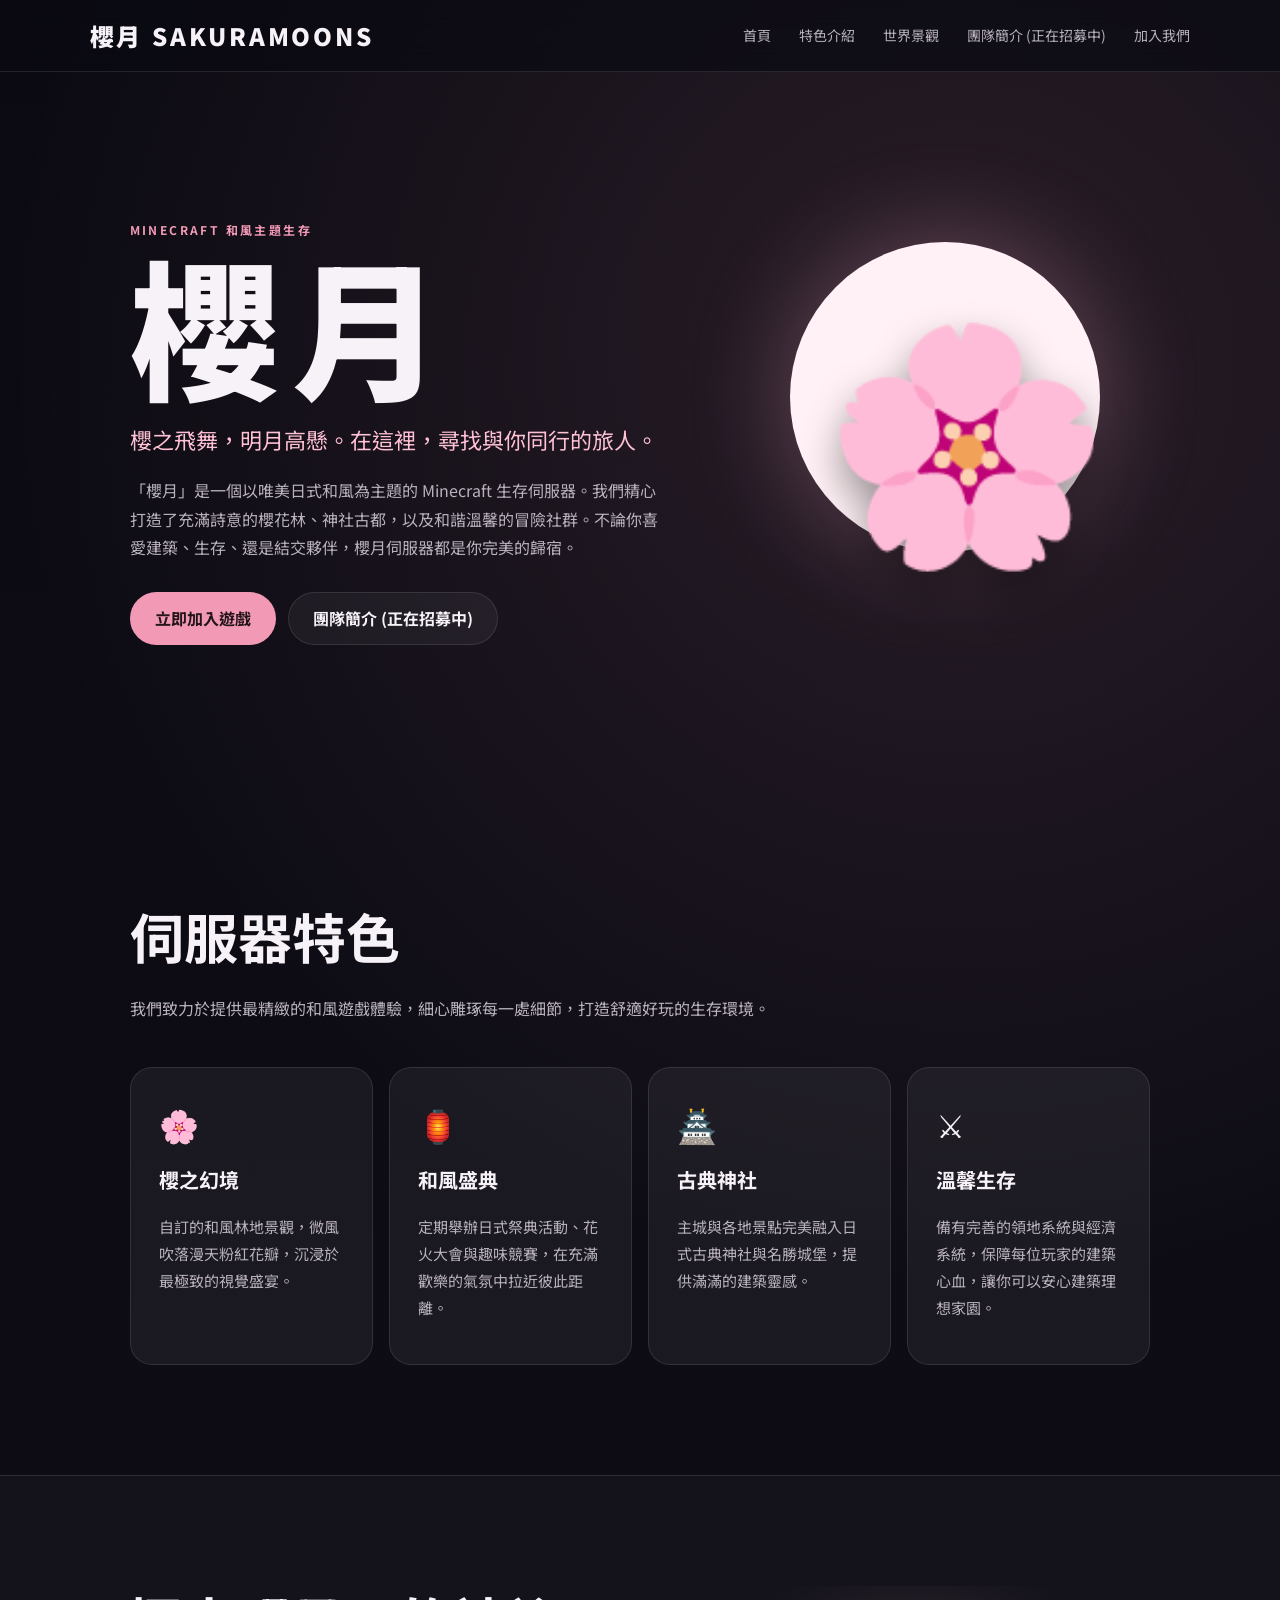
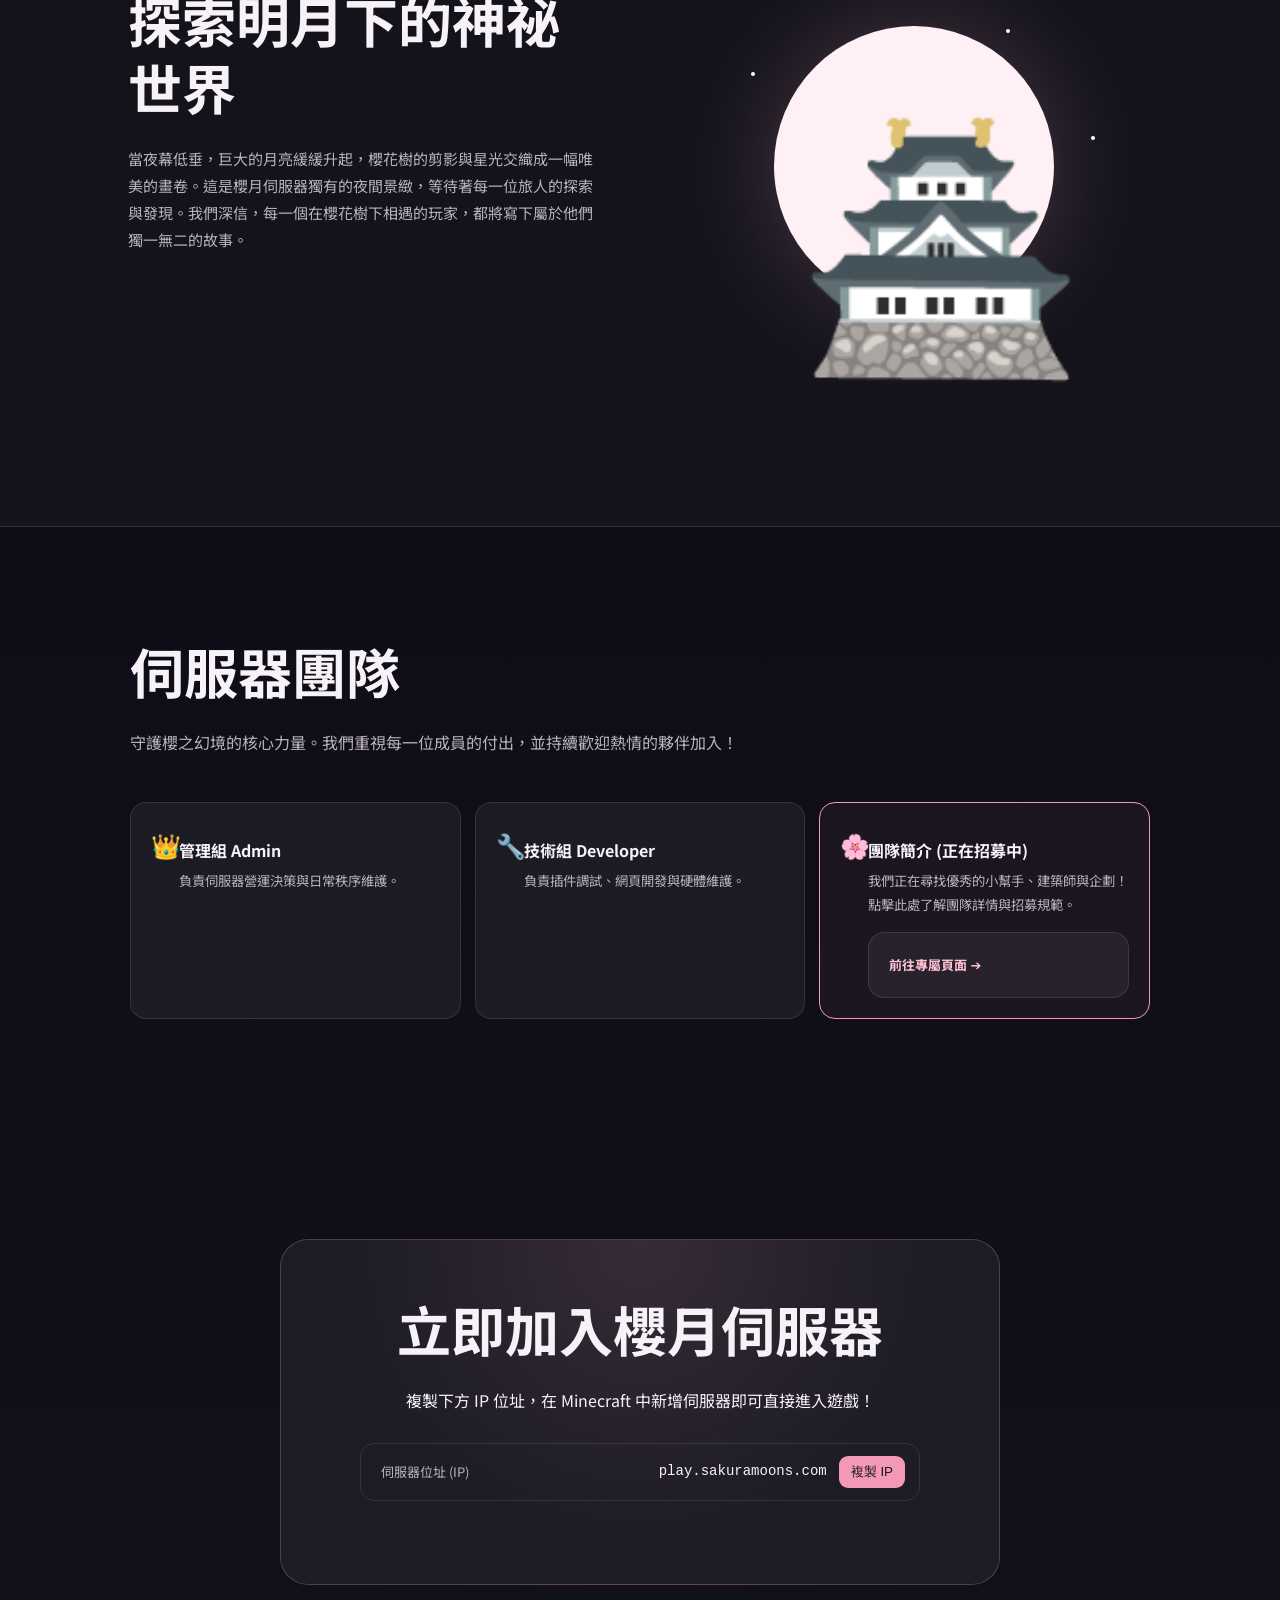
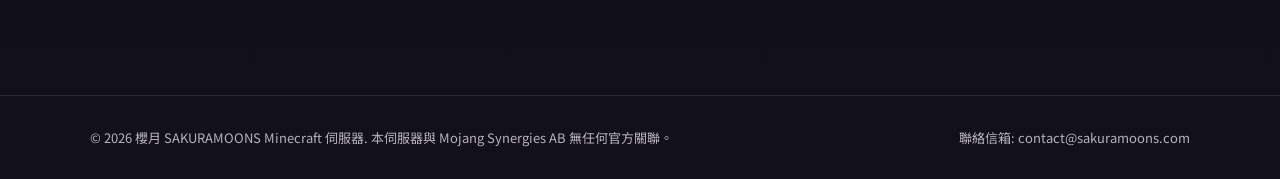
==== commit 184ecbf4: "Add files via upload" ====
--- a/index.html
+++ b/index.html
@@ -3,35 +3,35 @@
 <head>
     <meta charset="UTF-8">
     <meta name="viewport" content="width=device-width, initial-scale=1.0">
-    <title>櫻花 SAKURA | Minecraft 和風生存伺服器</title>
+    <title>櫻月 SAKURAMOONS | Minecraft 和風生存伺服器</title>
     <link rel="stylesheet" href="style.css">
 </head>
 <body>
 
     <!-- 頂部導覽列 -->
     <div class="navbar">
-        <div class="logo">櫻花 SAKURA</div>
+        <div class="logo">櫻月 SAKURAMOONS</div>
         <nav>
             <a href="#">首頁</a>
             <a href="#features">特色介紹</a>
             <a href="#world">世界景觀</a>
-            <a href="https://www.sakuramoons.com/team">團隊簡介 (正在招募中)</a>
+            <a href="team/">團隊簡介 (正在招募中)</a>
             <a href="#join">加入我們</a>
         </nav>
     </div>
 
-    <!-- 英雄區 (Hero Section) -->
+    <!-- 英雄首頁區 (Hero Section) -->
     <div class="hero">
         <div class="hero-content">
             <p class="eyebrow">MINECRAFT 和風主題生存</p>
-            <h1>櫻花</h1>
+            <h1>櫻月</h1>
             <p class="subtitle">櫻之飛舞，明月高懸。在這裡，尋找與你同行的旅人。</p>
             <p class="intro">
-                「櫻花」是一個以唯美日式和風為主題的 Minecraft 生存伺服器。我們精心打造了充滿詩意的櫻花林、神社古都，以及和諧溫馨的冒險社群。不論你喜愛建築、生存、還是結交夥伴，櫻花伺服器都是你完美的歸宿。
+                「櫻月」是一個以唯美日式和風為主題的 Minecraft 生存伺服器。我們精心打造了充滿詩意的櫻花林、神社古都，以及和諧溫馨的冒險社群。不論你喜愛建築、生存、還是結交夥伴，櫻月伺服器都是你完美的歸宿。
             </p>
             <div class="buttons">
                 <a href="#join" class="button primary">立即加入遊戲</a>
-                <a href="https://www.sakuramoons.com/team" class="button secondary">團隊簡介 (正在招募中)</a>
+                <a href="team/" class="button secondary">團隊簡介 (正在招募中)</a>
             </div>
         </div>
         <div class="moon">
@@ -75,7 +75,7 @@
         <div class="world-text">
             <h2>探索明月下的神祕世界</h2>
             <p>
-                當夜幕低垂，巨大的月亮緩緩升起，櫻花樹的剪影與星光交織成一幅唯美的畫卷。這是櫻花伺服器獨有的夜間景緻，等待著每一位旅人的探索與發現。我們深信，每一個在櫻花樹下相遇的玩家，都將寫下屬於他們獨一無二的故事。
+                當夜幕低垂，巨大的月亮緩緩升起，櫻花樹的剪影與星光交織成一幅唯美的畫卷。這是櫻月伺服器獨有的夜間景緻，等待著每一位旅人的探索與發現。我們深信，每一個在櫻花樹下相遇的玩家，都將寫下屬於他們獨一無二的故事。
             </p>
         </div>
         <div class="world-art">
@@ -87,8 +87,8 @@
         </div>
     </div>
 
-    <!-- 團隊簡介區 (Team Section) -->
-    <div class="section" id="team">
+    <!-- 團隊簡介區 (Team Intro teaser) -->
+    <div class="section" id="team-teaser">
         <div class="section-title">
             <h2>伺服器團隊</h2>
             <p>守護櫻之幻境的核心力量。我們重視每一位成員的付出，並持續歡迎熱情的夥伴加入！</p>
@@ -104,8 +104,8 @@
                 <strong>技術組 Developer</strong>
                 <small>負責插件調試、網頁開發與硬體維護。</small>
             </div>
-            <!-- 引導點擊前往外部團隊簡介與招募頁面 -->
-            <div style="cursor: pointer; border: 1px solid var(--pink); background: rgba(242, 154, 181, 0.05); position: relative; transition: 0.2s;" onclick="window.location.href='https://www.sakuramoons.com/team'">
+            <!-- 引導點擊前往獨立團隊簡介與招募頁面 -->
+            <div style="cursor: pointer; border: 1px solid var(--pink); background: rgba(242, 154, 181, 0.05); position: relative; transition: 0.2s;" onclick="window.location.href='team/'">
                 <span style="font-size: 24px; color: var(--pink);">🌸</span>
                 <strong>團隊簡介 (正在招募中)</strong>
                 <small>我們正在尋找優秀的小幫手、建築師與企劃！點擊此處了解團隊詳情與招募規範。</small>
@@ -119,7 +119,7 @@
     <!-- 立即加入區 (Join Section) -->
     <div class="section join" id="join" style="margin: auto;">
         <div class="join-box">
-            <h2>立即加入櫻花伺服器</h2>
+            <h2>立即加入櫻月伺服器</h2>
             <p>複製下方 IP 位址，在 Minecraft 中新增伺服器即可直接進入遊戲！</p>
             <div class="server-address">
                 <span>伺服器位址 (IP)</span>
@@ -131,7 +131,7 @@
 
     <!-- 頁尾 (Footer) -->
     <footer>
-        <div>&copy; 2026 櫻花 SAKURA Minecraft 伺服器. 本伺服器與 Mojang Synergies AB 無任何官方關聯。</div>
+        <div>&copy; 2026 櫻月 SAKURAMOONS Minecraft 伺服器. 本伺服器與 Mojang Synergies AB 無任何官方關聯。</div>
         <div>聯絡信箱: contact@sakuramoons.com</div>
     </footer>
 
@@ -140,7 +140,7 @@
         function copyIP() {
             const ipText = document.getElementById('ip-text').innerText;
             navigator.clipboard.writeText(ipText).then(() => {
-                alert('櫻花伺服器 IP 已成功複製！快登入 Minecraft 吧 🌸');
+                alert('櫻月伺服器 IP 已成功複製！快登入 Minecraft 吧 🌸');
             }).catch(err => {
                 console.error('無法複製 IP：', err);
                 alert('複製失敗，請手動選取複製：' + ipText);
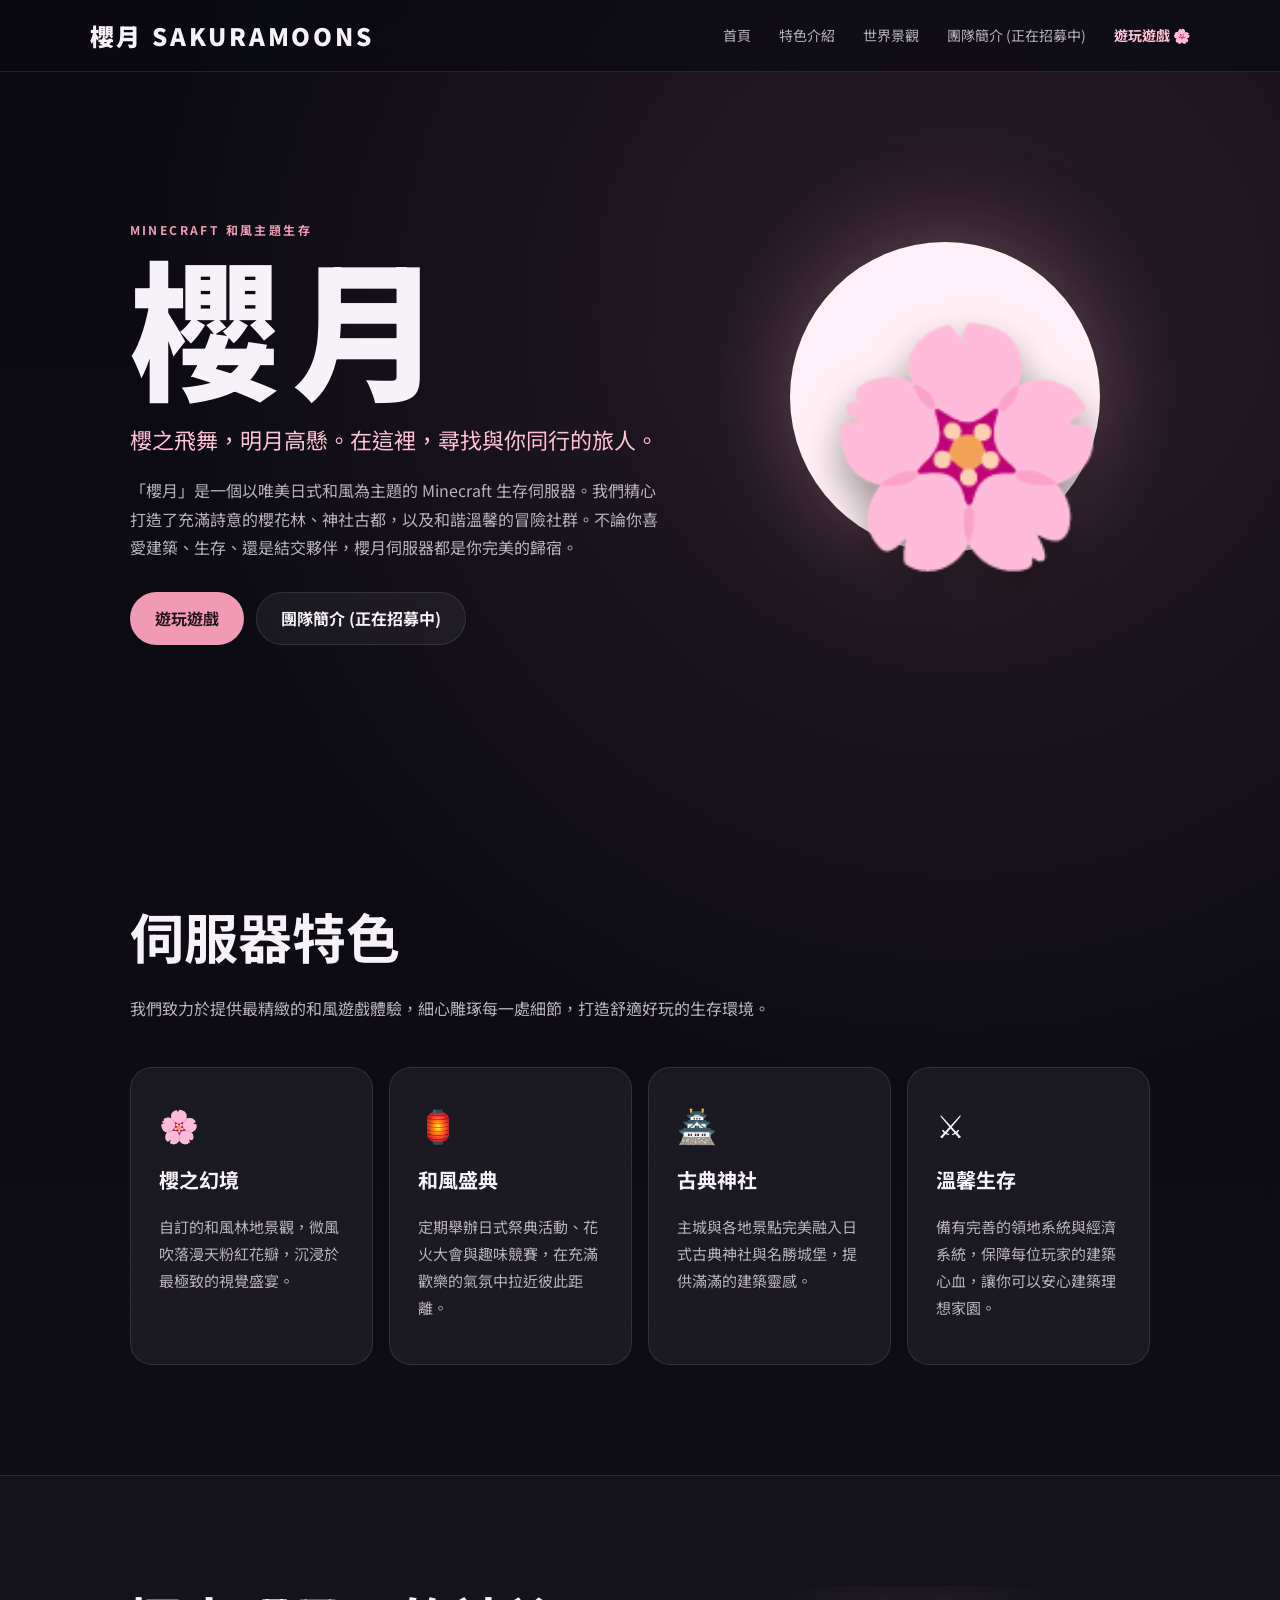
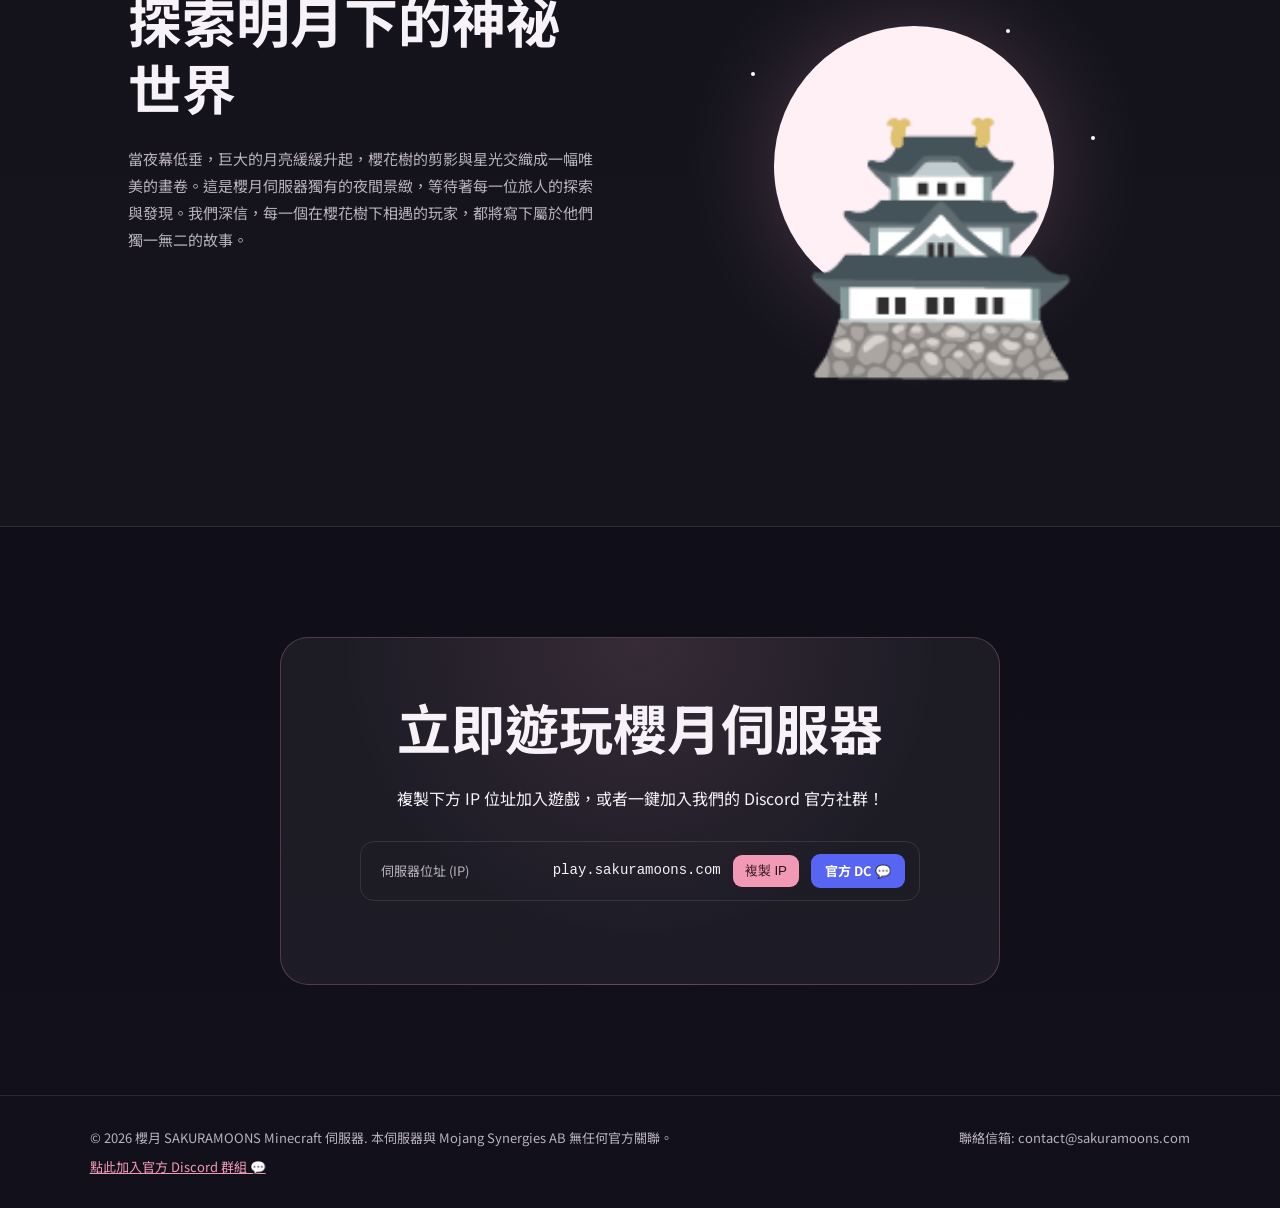
==== commit e6f17646: "Update index.html" ====
--- a/index.html
+++ b/index.html
@@ -16,7 +16,7 @@
             <a href="#features">特色介紹</a>
             <a href="#world">世界景觀</a>
             <a href="team/">團隊簡介 (正在招募中)</a>
-            <a href="#join">加入我們</a>
+            <a href="#join" style="color: var(--pink2); font-weight: bold;">遊玩遊戲 🌸</a>
         </nav>
     </div>
 
@@ -30,7 +30,7 @@
                 「櫻月」是一個以唯美日式和風為主題的 Minecraft 生存伺服器。我們精心打造了充滿詩意的櫻花林、神社古都，以及和諧溫馨的冒險社群。不論你喜愛建築、生存、還是結交夥伴，櫻月伺服器都是你完美的歸宿。
             </p>
             <div class="buttons">
-                <a href="#join" class="button primary">立即加入遊戲</a>
+                <a href="#join" class="button primary">遊玩遊戲</a>
                 <a href="team/" class="button secondary">團隊簡介 (正在招募中)</a>
             </div>
         </div>
@@ -87,51 +87,27 @@
         </div>
     </div>
 
-    <!-- 團隊簡介區 (Team Intro teaser) -->
-    <div class="section" id="team-teaser">
-        <div class="section-title">
-            <h2>伺服器團隊</h2>
-            <p>守護櫻之幻境的核心力量。我們重視每一位成員的付出，並持續歡迎熱情的夥伴加入！</p>
-        </div>
-        <div class="roles">
-            <div>
-                <span style="font-size: 24px;">👑</span>
-                <strong>管理組 Admin</strong>
-                <small>負責伺服器營運決策與日常秩序維護。</small>
-            </div>
-            <div>
-                <span style="font-size: 24px;">🔧</span>
-                <strong>技術組 Developer</strong>
-                <small>負責插件調試、網頁開發與硬體維護。</small>
-            </div>
-            <!-- 引導點擊前往獨立團隊簡介與招募頁面 -->
-            <div style="cursor: pointer; border: 1px solid var(--pink); background: rgba(242, 154, 181, 0.05); position: relative; transition: 0.2s;" onclick="window.location.href='team/'">
-                <span style="font-size: 24px; color: var(--pink);">🌸</span>
-                <strong>團隊簡介 (正在招募中)</strong>
-                <small>我們正在尋找優秀的小幫手、建築師與企劃！點擊此處了解團隊詳情與招募規範。</small>
-                <div style="margin-left: 28px; margin-top: 15px; font-weight: bold; color: var(--pink2); font-size: 13px;">
-                    前往專屬頁面 ➔
-                </div>
-            </div>
-        </div>
-    </div>
-
-    <!-- 立即加入區 (Join Section) -->
+    <!-- 立即加入/遊玩區 (Play Section) -->
     <div class="section join" id="join" style="margin: auto;">
         <div class="join-box">
-            <h2>立即加入櫻月伺服器</h2>
-            <p>複製下方 IP 位址，在 Minecraft 中新增伺服器即可直接進入遊戲！</p>
+            <h2>立即遊玩櫻月伺服器</h2>
+            <p>複製下方 IP 位址加入遊戲，或者一鍵加入我們的 Discord 官方社群！</p>
             <div class="server-address">
                 <span>伺服器位址 (IP)</span>
                 <code id="ip-text">play.sakuramoons.com</code>
                 <button onclick="copyIP()" class="primary">複製 IP</button>
+                <a href="https://discord.gg/K4SQHdcmTw" target="_blank" style="background: #5865f2; color: white; border-radius: 9px; padding: 7px 14px; font-weight: bold; font-size: 13px; display: inline-block; text-decoration: none; transition: 0.2s; text-align: center; line-height: 1.5; border: 0;" onmouseover="this.style.opacity='0.9'" onmouseout="this.style.opacity='1'">官方 DC 💬</a>
             </div>
         </div>
     </div>
 
     <!-- 頁尾 (Footer) -->
     <footer>
-        <div>&copy; 2026 櫻月 SAKURAMOONS Minecraft 伺服器. 本伺服器與 Mojang Synergies AB 無任何官方關聯。</div>
+        <div>
+            &copy; 2026 櫻月 SAKURAMOONS Minecraft 伺服器. 本伺服器與 Mojang Synergies AB 無任何官方關聯。
+            <br>
+            <a href="https://discord.gg/K4SQHdcmTw" target="_blank" style="color: var(--pink); text-decoration: underline; margin-top: 6px; display: inline-block;">點此加入官方 Discord 群組 💬</a>
+        </div>
         <div>聯絡信箱: contact@sakuramoons.com</div>
     </footer>
 
@@ -148,4 +124,4 @@
         }
     </script>
 </body>
-</html>+</html>
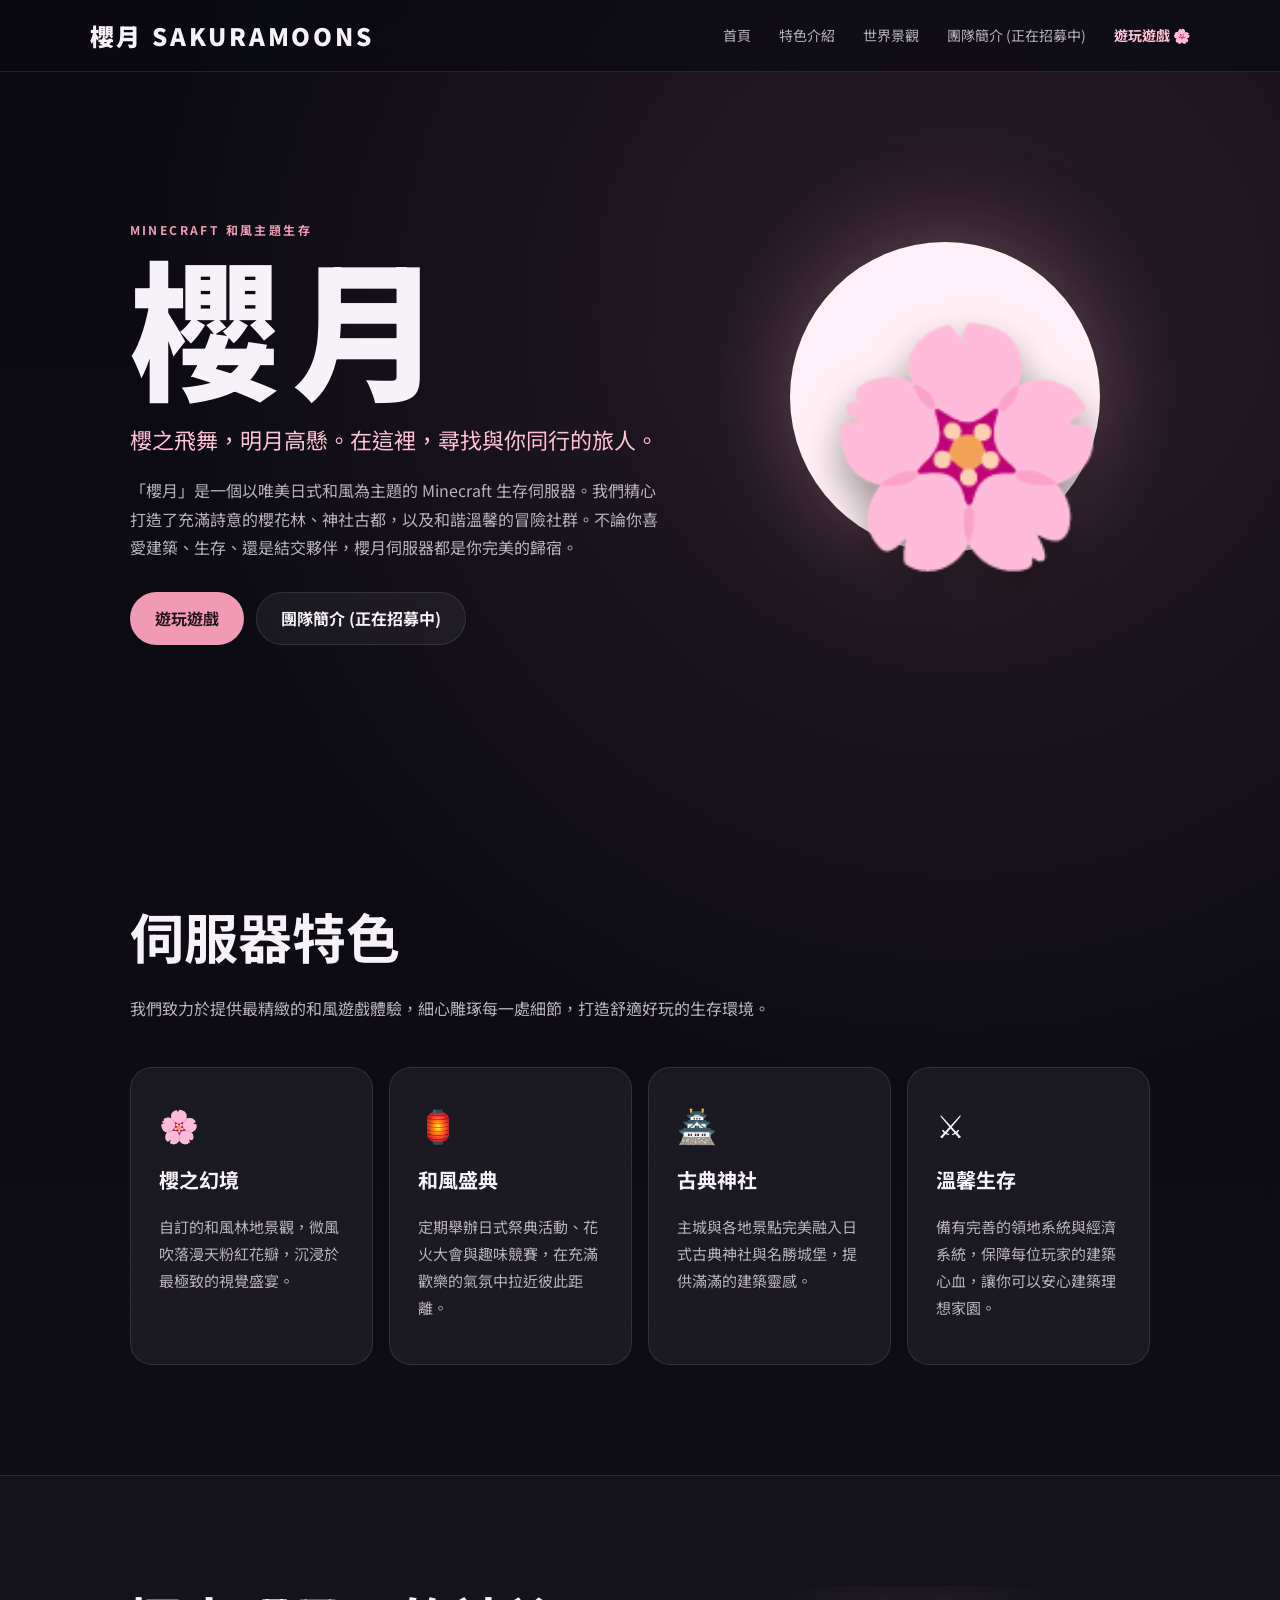
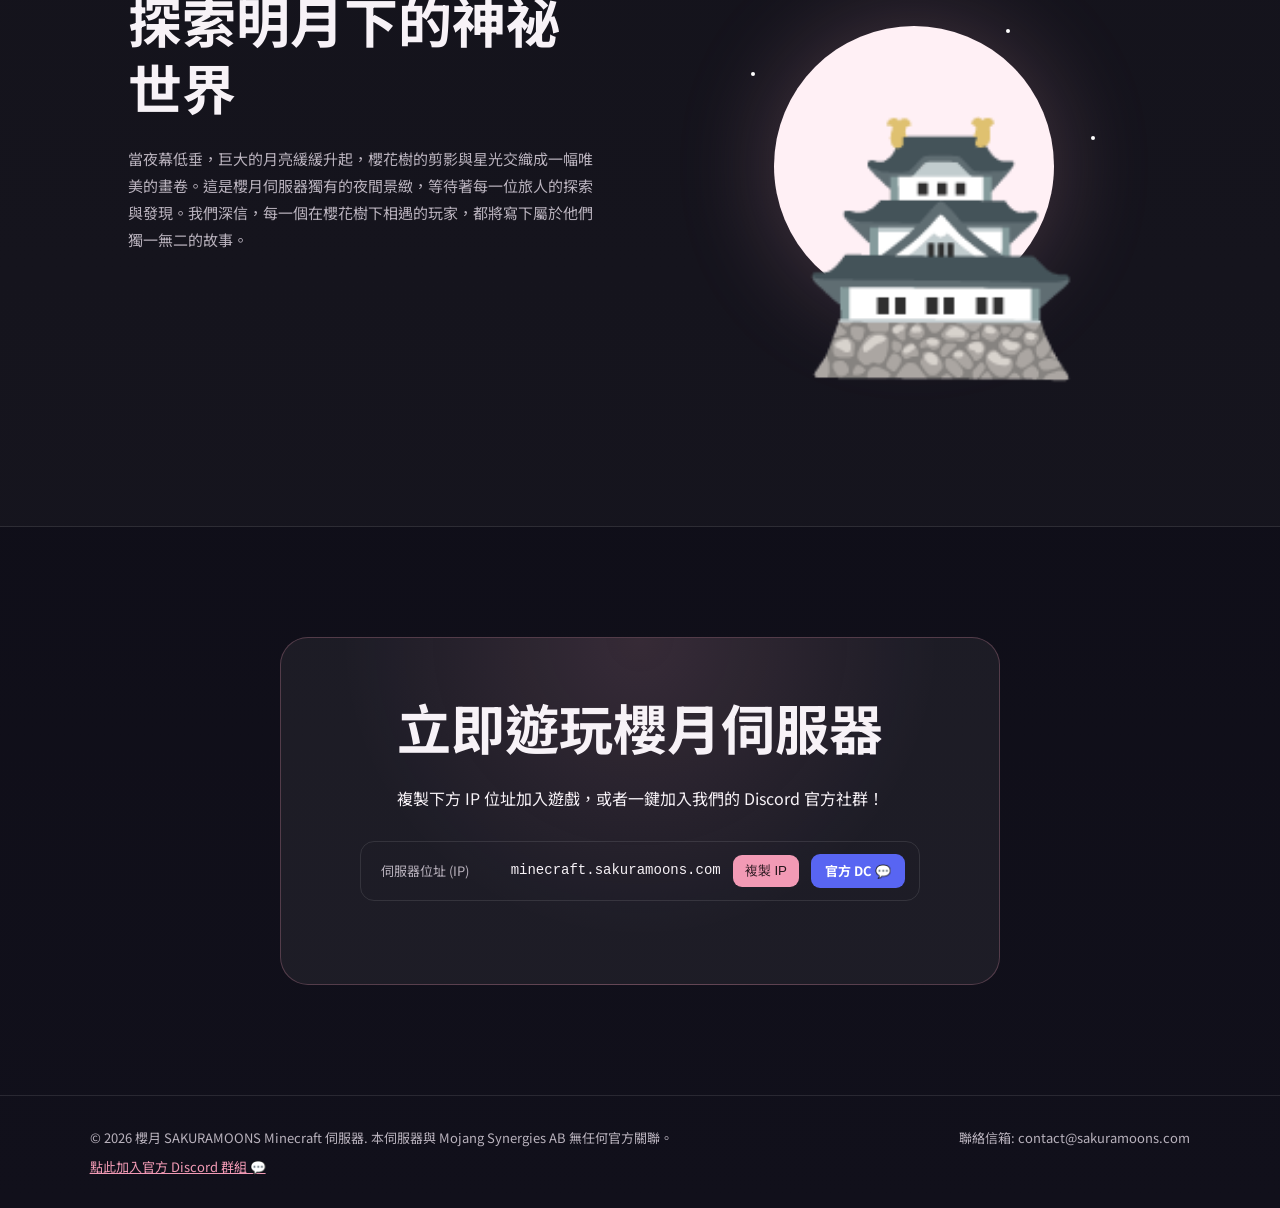
==== commit b942fbe0: "Update index.html" ====
--- a/index.html
+++ b/index.html
@@ -94,7 +94,7 @@
             <p>複製下方 IP 位址加入遊戲，或者一鍵加入我們的 Discord 官方社群！</p>
             <div class="server-address">
                 <span>伺服器位址 (IP)</span>
-                <code id="ip-text">play.sakuramoons.com</code>
+                <code id="ip-text">minecraft.sakuramoons.com</code>
                 <button onclick="copyIP()" class="primary">複製 IP</button>
                 <a href="https://discord.gg/K4SQHdcmTw" target="_blank" style="background: #5865f2; color: white; border-radius: 9px; padding: 7px 14px; font-weight: bold; font-size: 13px; display: inline-block; text-decoration: none; transition: 0.2s; text-align: center; line-height: 1.5; border: 0;" onmouseover="this.style.opacity='0.9'" onmouseout="this.style.opacity='1'">官方 DC 💬</a>
             </div>
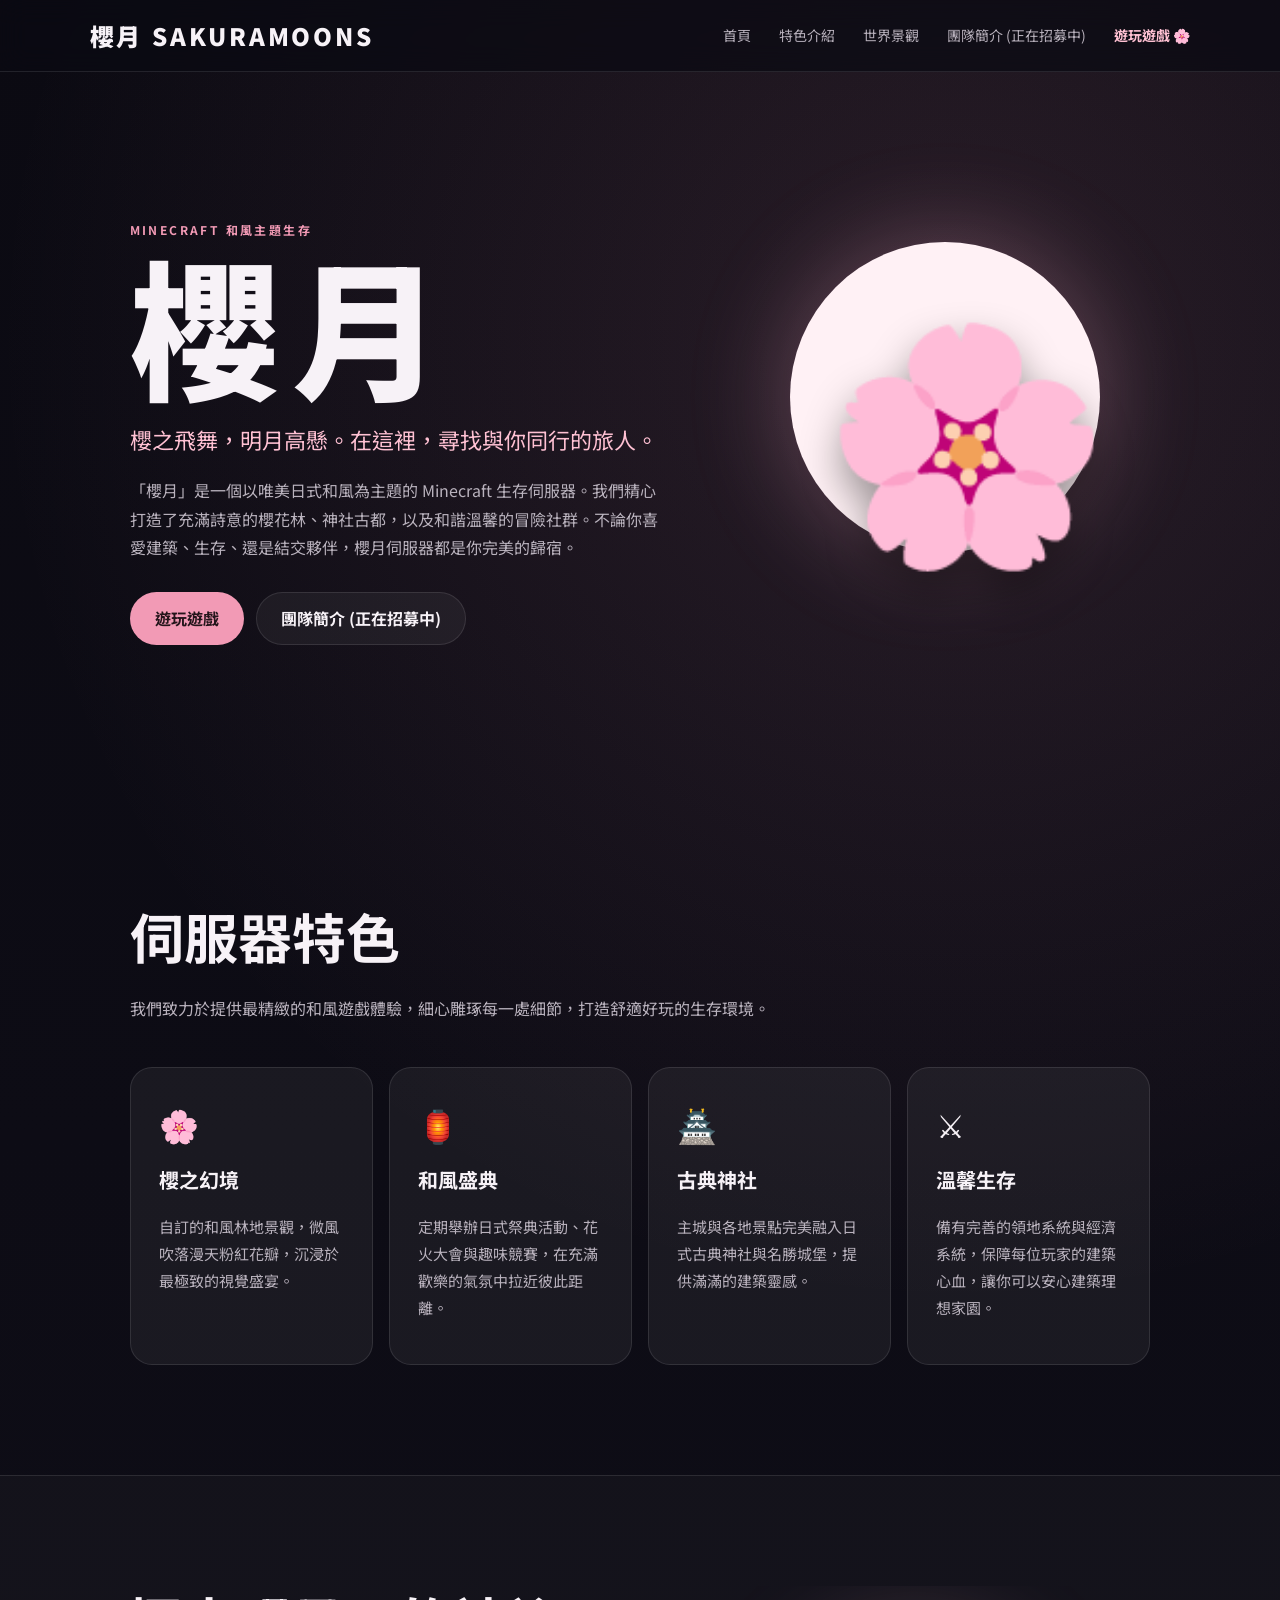
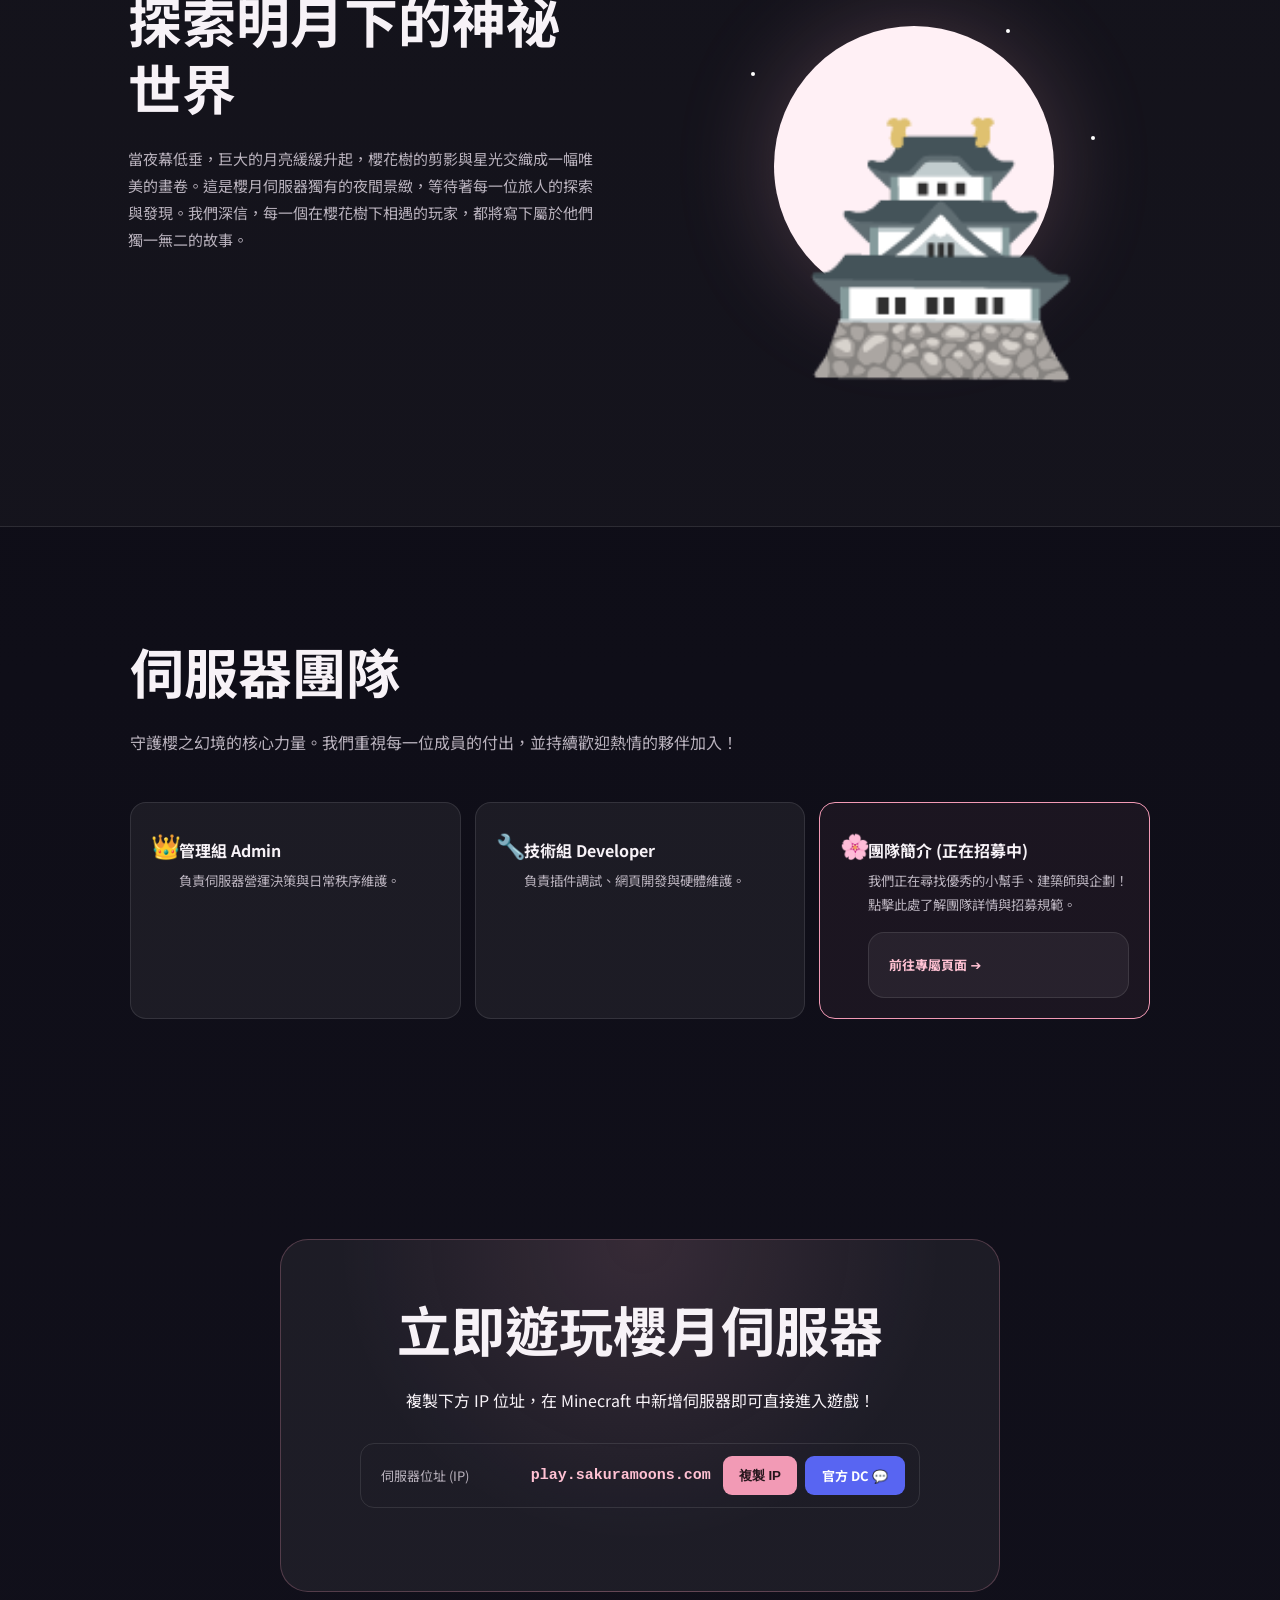
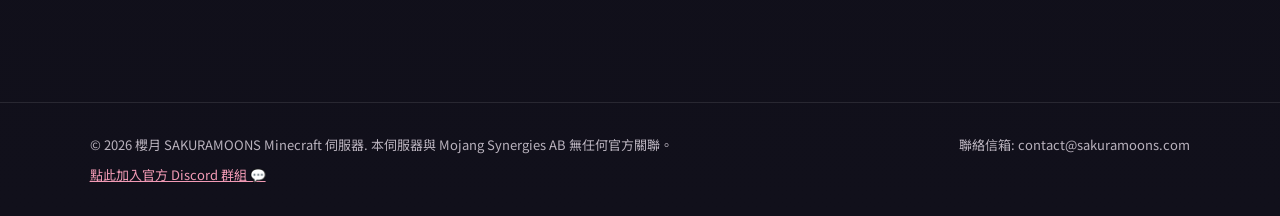
==== commit 5e20045e: "Update index.html" ====
--- a/index.html
+++ b/index.html
@@ -16,7 +16,7 @@
             <a href="#features">特色介紹</a>
             <a href="#world">世界景觀</a>
             <a href="team/">團隊簡介 (正在招募中)</a>
-            <a href="#join" style="color: var(--pink2); font-weight: bold;">遊玩遊戲 🌸</a>
+            <a href="#join" style="color: var(--pink2); font-weight: 700;">遊玩遊戲 🌸</a>
         </nav>
     </div>
 
@@ -87,16 +87,47 @@
         </div>
     </div>
 
-    <!-- 立即加入/遊玩區 (Play Section) -->
+    <!-- 團隊簡介區 (Team Intro teaser) -->
+    <div class="section" id="team-teaser">
+        <div class="section-title">
+            <h2>伺服器團隊</h2>
+            <p>守護櫻之幻境的核心力量。我們重視每一位成員的付出，並持續歡迎熱情的夥伴加入！</p>
+        </div>
+        <div class="roles">
+            <div>
+                <span style="font-size: 24px;">👑</span>
+                <strong>管理組 Admin</strong>
+                <small>負責伺服器營運決策與日常秩序維護。</small>
+            </div>
+            <div>
+                <span style="font-size: 24px;">🔧</span>
+                <strong>技術組 Developer</strong>
+                <small>負責插件調試、網頁開發與硬體維護。</small>
+            </div>
+            <!-- 引導點擊前往獨立團隊簡介與招募頁面 -->
+            <div style="cursor: pointer; border: 1px solid var(--pink); background: rgba(242, 154, 181, 0.05); position: relative; transition: 0.2s;" onclick="window.location.href='team/'">
+                <span style="font-size: 24px; color: var(--pink); ">🌸</span>
+                <strong>團隊簡介 (正在招募中)</strong>
+                <small>我們正在尋找優秀的小幫手、建築師與企劃！點擊此處了解團隊詳情與招募規範。</small>
+                <div style="margin-left: 28px; margin-top: 15px; font-weight: bold; color: var(--pink2); font-size: 13px;">
+                    前往專屬頁面 ➔
+                </div>
+            </div>
+        </div>
+    </div>
+
+    <!-- 立即加入區 (Join Section) -->
     <div class="section join" id="join" style="margin: auto;">
         <div class="join-box">
             <h2>立即遊玩櫻月伺服器</h2>
-            <p>複製下方 IP 位址加入遊戲，或者一鍵加入我們的 Discord 官方社群！</p>
-            <div class="server-address">
+            <p>複製下方 IP 位址，在 Minecraft 中新增伺服器即可直接進入遊戲！</p>
+            <div class="server-address" style="display: flex; align-items: center; justify-content: space-between; flex-wrap: wrap;">
                 <span>伺服器位址 (IP)</span>
-                <code id="ip-text">minecraft.sakuramoons.com</code>
-                <button onclick="copyIP()" class="primary">複製 IP</button>
-                <a href="https://discord.gg/K4SQHdcmTw" target="_blank" style="background: #5865f2; color: white; border-radius: 9px; padding: 7px 14px; font-weight: bold; font-size: 13px; display: inline-block; text-decoration: none; transition: 0.2s; text-align: center; line-height: 1.5; border: 0;" onmouseover="this.style.opacity='0.9'" onmouseout="this.style.opacity='1'">官方 DC 💬</a>
+                <code id="ip-text" style="font-family: monospace; font-size: 15px; font-weight: bold; color: var(--pink2);">play.sakuramoons.com</code>
+                <div style="display: flex; gap: 8px;">
+                    <button onclick="copyIP()" class="primary" style="border: 0; border-radius: 9px; padding: 7px 16px; cursor: pointer; font-weight: bold; background: var(--pink); color: #24151b;">複製 IP</button>
+                    <a href="https://discord.gg/K4SQHdcmTw" target="_blank" class="button" style="background: #5865f2; color: white; border-color: transparent; padding: 7px 16px; font-size: 13px; border-radius: 9px; text-decoration: none; display: inline-flex; align-items: center; font-weight: bold;">官方 DC 💬</a>
+                </div>
             </div>
         </div>
     </div>
@@ -123,5 +154,100 @@
             });
         }
     </script>
+
+    <!-- 櫻花飄落特效 (Falling Sakura Animation) -->
+    <script>
+        (function() {
+            // 建立落櫻特效樣式
+            const style = document.createElement('style');
+            style.textContent = `
+                .sakura-petal {
+                    position: fixed;
+                    top: -20px;
+                    pointer-events: none;
+                    z-index: 9999;
+                    background: linear-gradient(135deg, #f29ab5, #ffc1d3);
+                    border-radius: 50% 0 50% 50%;
+                    opacity: 0.8;
+                    transform-origin: left top;
+                    animation: sakura-fall linear forwards;
+                }
+                @keyframes sakura-fall {
+                    0% {
+                        transform: translateY(0) translateX(0) rotate(0deg) scale(0.8);
+                        opacity: 0;
+                    }
+                    10% {
+                        opacity: 0.85;
+                    }
+                    90% {
+                        opacity: 0.85;
+                    }
+                    100% {
+                        transform: translateY(105vh) translateX(120px) rotate(360deg) scale(0.5);
+                        opacity: 0;
+                    }
+                }
+            `;
+            document.head.appendChild(style);
+
+            // 產生櫻花瓣
+            function createPetal() {
+                const petal = document.createElement('div');
+                petal.classList.add('sakura-petal');
+                
+                // 隨機初始位置、大小、時間與擺動方向
+                const startLeft = Math.random() * window.innerWidth;
+                const size = Math.random() * 8 + 8; // 8px 到 16px
+                const duration = Math.random() * 5 + 6; // 6s 到 11s
+                const delay = Math.random() * 3;
+                
+                petal.style.left = startLeft + 'px';
+                petal.style.width = size + 'px';
+                petal.style.height = (size * 0.8) + 'px';
+                petal.style.animationDuration = duration + 's';
+                petal.style.animationDelay = delay + 's';
+                
+                // 隨機微調櫻花瓣的傾斜角度
+                const rotation = Math.random() * 45;
+                petal.style.transform = `rotate(${rotation}deg)`;
+                
+                // 隨機設定兩種擺動動畫路徑 (順時針/逆時針)
+                const swayType = Math.random() > 0.5 ? 'sakura-fall' : 'sakura-fall-reverse';
+                petal.style.animationName = swayType;
+
+                document.body.appendChild(petal);
+                
+                // 動畫結束後自動移除花瓣
+                setTimeout(() => {
+                    petal.remove();
+                }, (duration + delay) * 1000);
+            }
+
+            // 動態新增反向擺動的動畫
+            const styleSheet = style.sheet;
+            styleSheet.insertRule(`
+                @keyframes sakura-fall-reverse {
+                    0% {
+                        transform: translateY(0) translateX(0) rotate(0deg) scale(0.8);
+                        opacity: 0;
+                    }
+                    10% {
+                        opacity: 0.85;
+                    }
+                    90% {
+                        opacity: 0.85;
+                    }
+                    100% {
+                        transform: translateY(105vh) translateX(-120px) rotate(-360deg) scale(0.5);
+                        opacity: 0;
+                    }
+                }
+            `, styleSheet.cssRules.length);
+
+            // 每隔 300 毫秒生成一片花瓣
+            setInterval(createPetal, 300);
+        })();
+    </script>
 </body>
 </html>
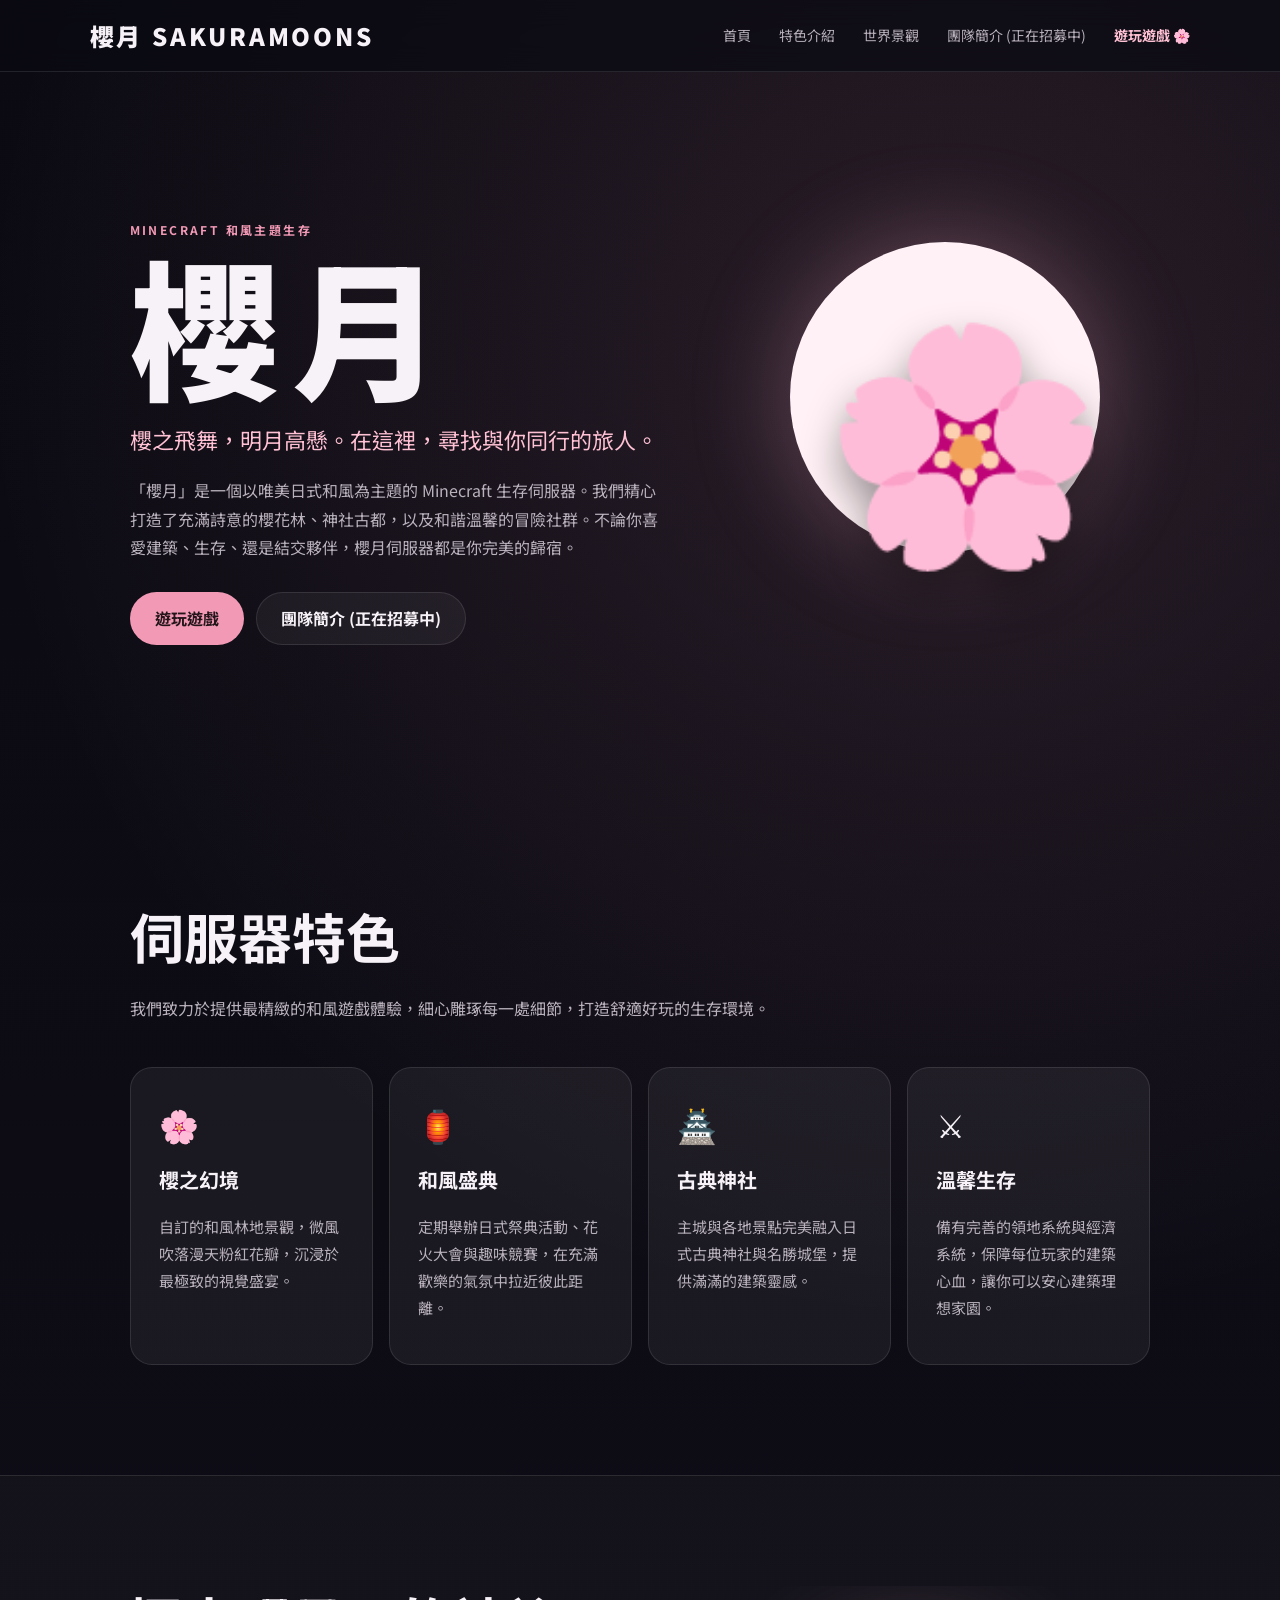
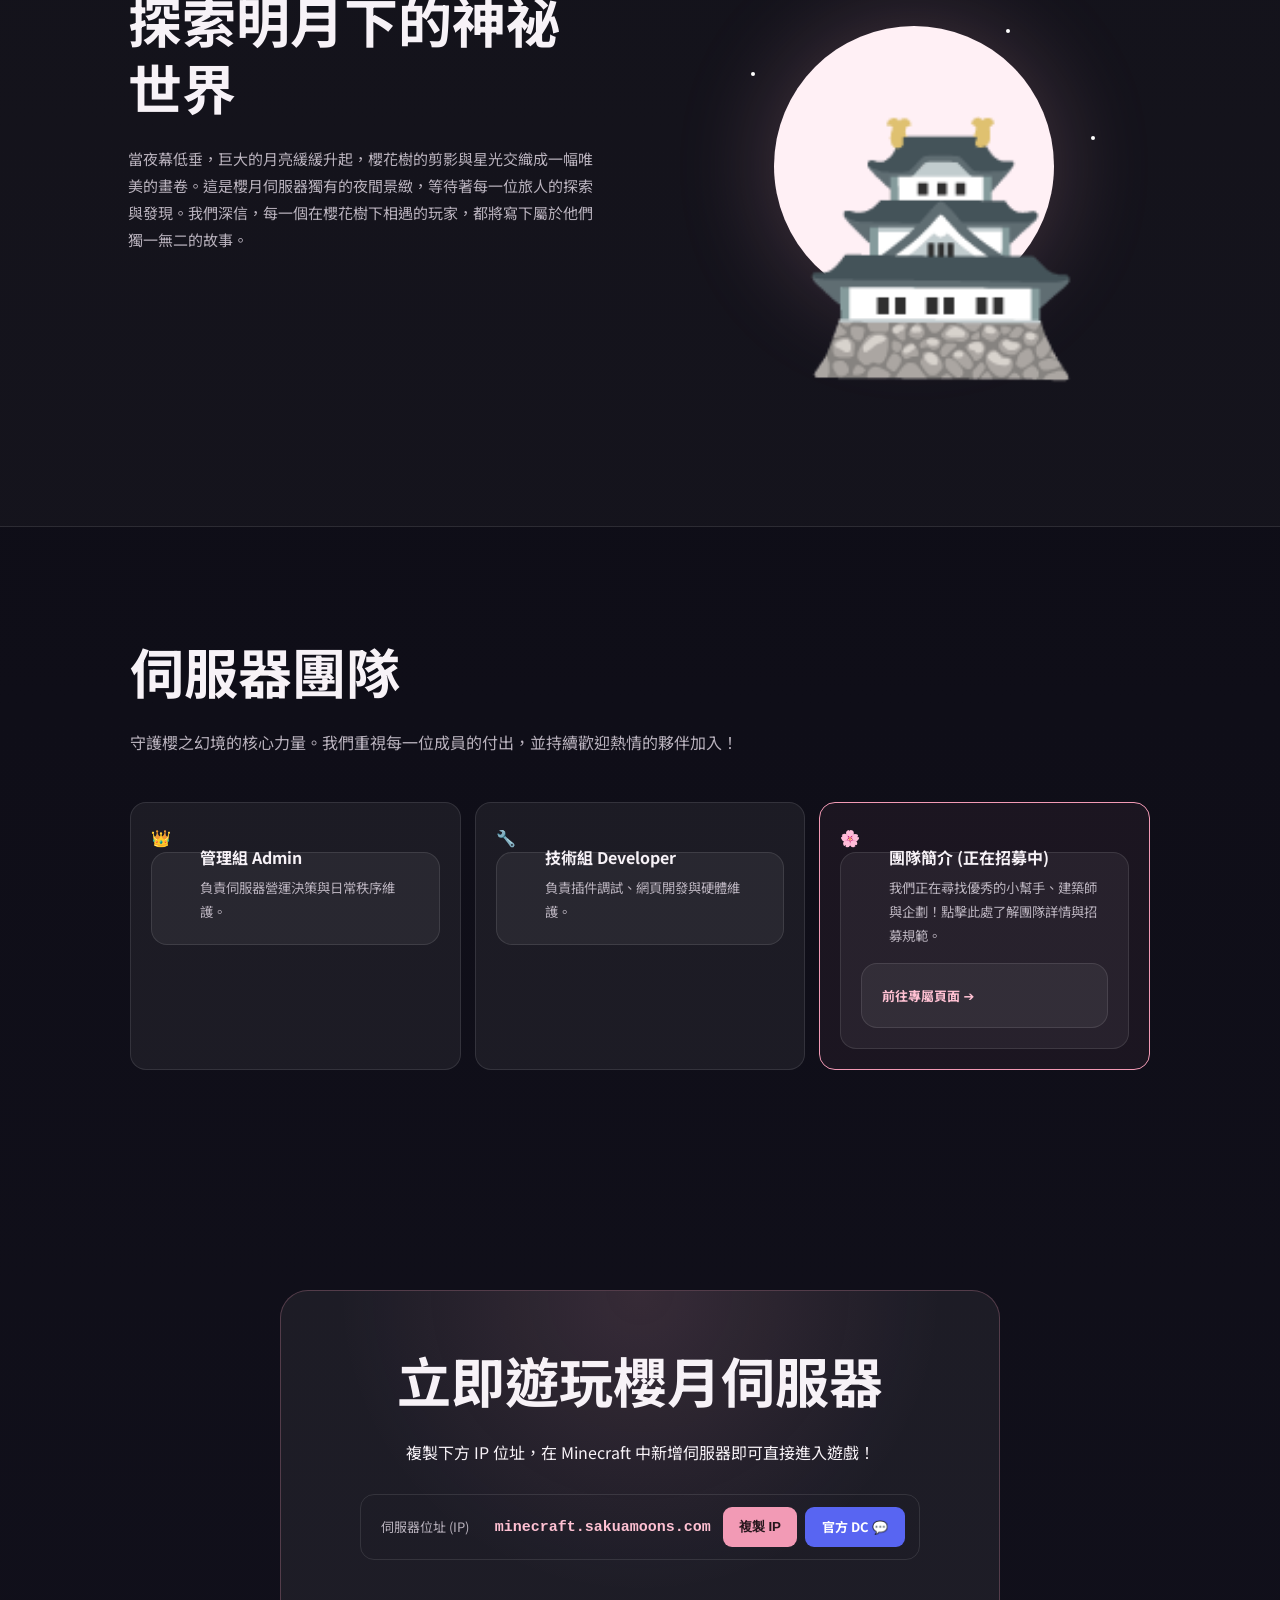
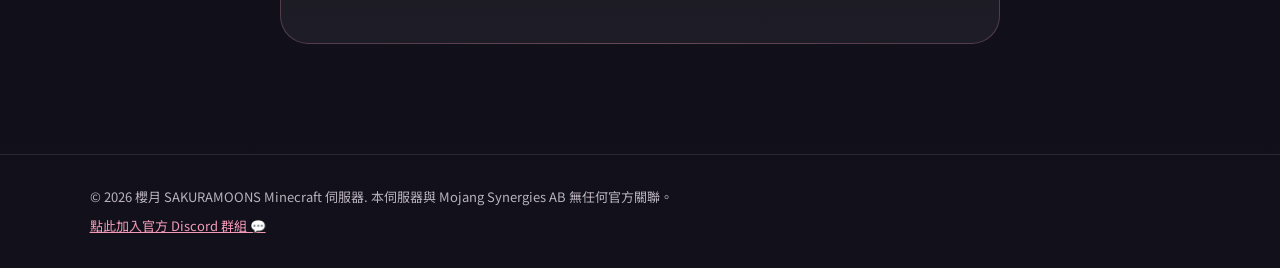
==== commit 22bb1381: "Update index.html" ====
--- a/index.html
+++ b/index.html
@@ -95,22 +95,28 @@
         </div>
         <div class="roles">
             <div>
-                <span style="font-size: 24px;">👑</span>
-                <strong>管理組 Admin</strong>
-                <small>負責伺服器營運決策與日常秩序維護。</small>
+                <span class="role-icon">👑</span>
+                <div class="role-info">
+                    <strong>管理組 Admin</strong>
+                    <small>負責伺服器營運決策與日常秩序維護。</small>
+                </div>
             </div>
             <div>
-                <span style="font-size: 24px;">🔧</span>
-                <strong>技術組 Developer</strong>
-                <small>負責插件調試、網頁開發與硬體維護。</small>
+                <span class="role-icon">🔧</span>
+                <div class="role-info">
+                    <strong>技術組 Developer</strong>
+                    <small>負責插件調試、網頁開發與硬體維護。</small>
+                </div>
             </div>
             <!-- 引導點擊前往獨立團隊簡介與招募頁面 -->
             <div style="cursor: pointer; border: 1px solid var(--pink); background: rgba(242, 154, 181, 0.05); position: relative; transition: 0.2s;" onclick="window.location.href='team/'">
-                <span style="font-size: 24px; color: var(--pink); ">🌸</span>
-                <strong>團隊簡介 (正在招募中)</strong>
-                <small>我們正在尋找優秀的小幫手、建築師與企劃！點擊此處了解團隊詳情與招募規範。</small>
-                <div style="margin-left: 28px; margin-top: 15px; font-weight: bold; color: var(--pink2); font-size: 13px;">
-                    前往專屬頁面 ➔
+                <span class="role-icon" style="color: var(--pink);">🌸</span>
+                <div class="role-info">
+                    <strong>團隊簡介 (正在招募中)</strong>
+                    <small>我們正在尋找優秀的小幫手、建築師與企劃！點擊此處了解團隊詳情與招募規範。</small>
+                    <div style="margin-top: 15px; font-weight: bold; color: var(--pink2); font-size: 13px;">
+                        前往專屬頁面 ➔
+                    </div>
                 </div>
             </div>
         </div>
@@ -123,7 +129,7 @@
             <p>複製下方 IP 位址，在 Minecraft 中新增伺服器即可直接進入遊戲！</p>
             <div class="server-address" style="display: flex; align-items: center; justify-content: space-between; flex-wrap: wrap;">
                 <span>伺服器位址 (IP)</span>
-                <code id="ip-text" style="font-family: monospace; font-size: 15px; font-weight: bold; color: var(--pink2);">play.sakuramoons.com</code>
+                <code id="ip-text" style="font-family: monospace; font-size: 15px; font-weight: bold; color: var(--pink2);">minecraft.sakuamoons.com</code>
                 <div style="display: flex; gap: 8px;">
                     <button onclick="copyIP()" class="primary" style="border: 0; border-radius: 9px; padding: 7px 16px; cursor: pointer; font-weight: bold; background: var(--pink); color: #24151b;">複製 IP</button>
                     <a href="https://discord.gg/K4SQHdcmTw" target="_blank" class="button" style="background: #5865f2; color: white; border-color: transparent; padding: 7px 16px; font-size: 13px; border-radius: 9px; text-decoration: none; display: inline-flex; align-items: center; font-weight: bold;">官方 DC 💬</a>
@@ -139,7 +145,7 @@
             <br>
             <a href="https://discord.gg/K4SQHdcmTw" target="_blank" style="color: var(--pink); text-decoration: underline; margin-top: 6px; display: inline-block;">點此加入官方 Discord 群組 💬</a>
         </div>
-        <div>聯絡信箱: contact@sakuramoons.com</div>
+        
     </footer>
 
     <!-- 複製 IP 的腳本 -->
